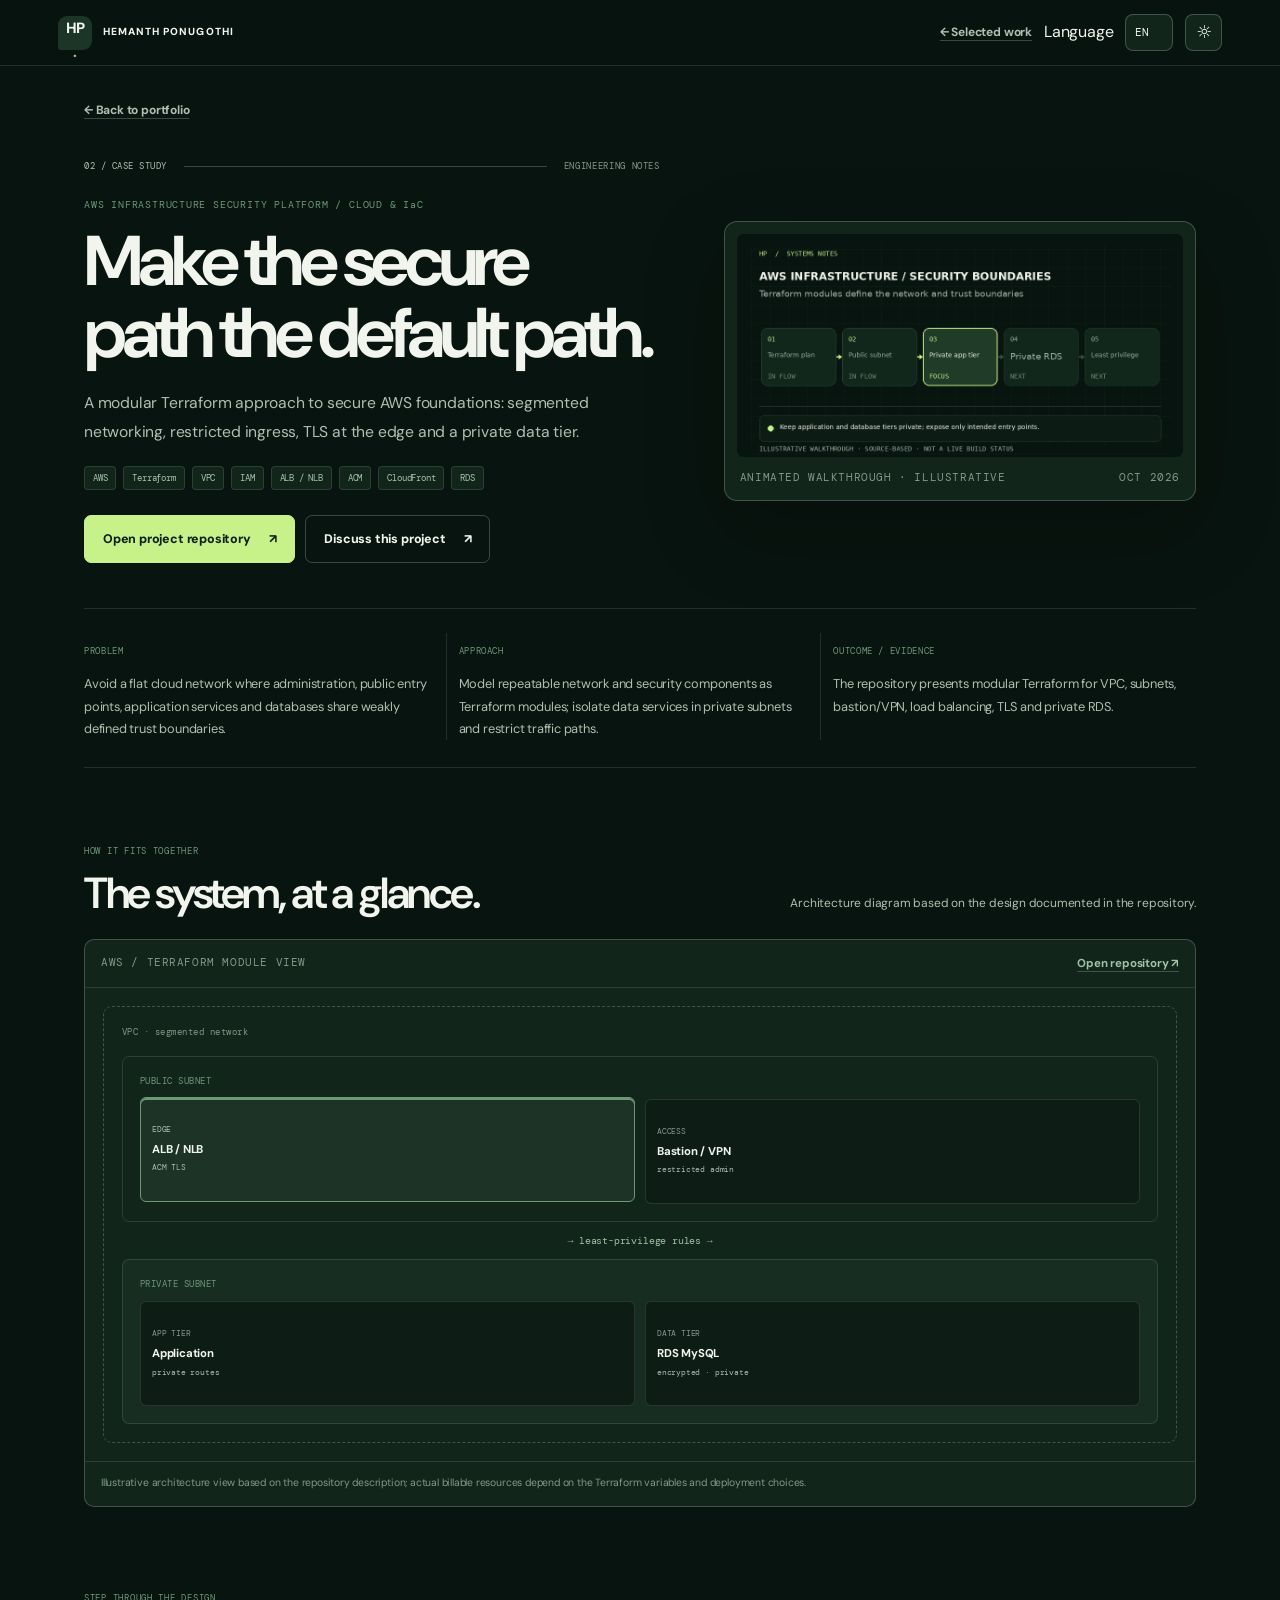
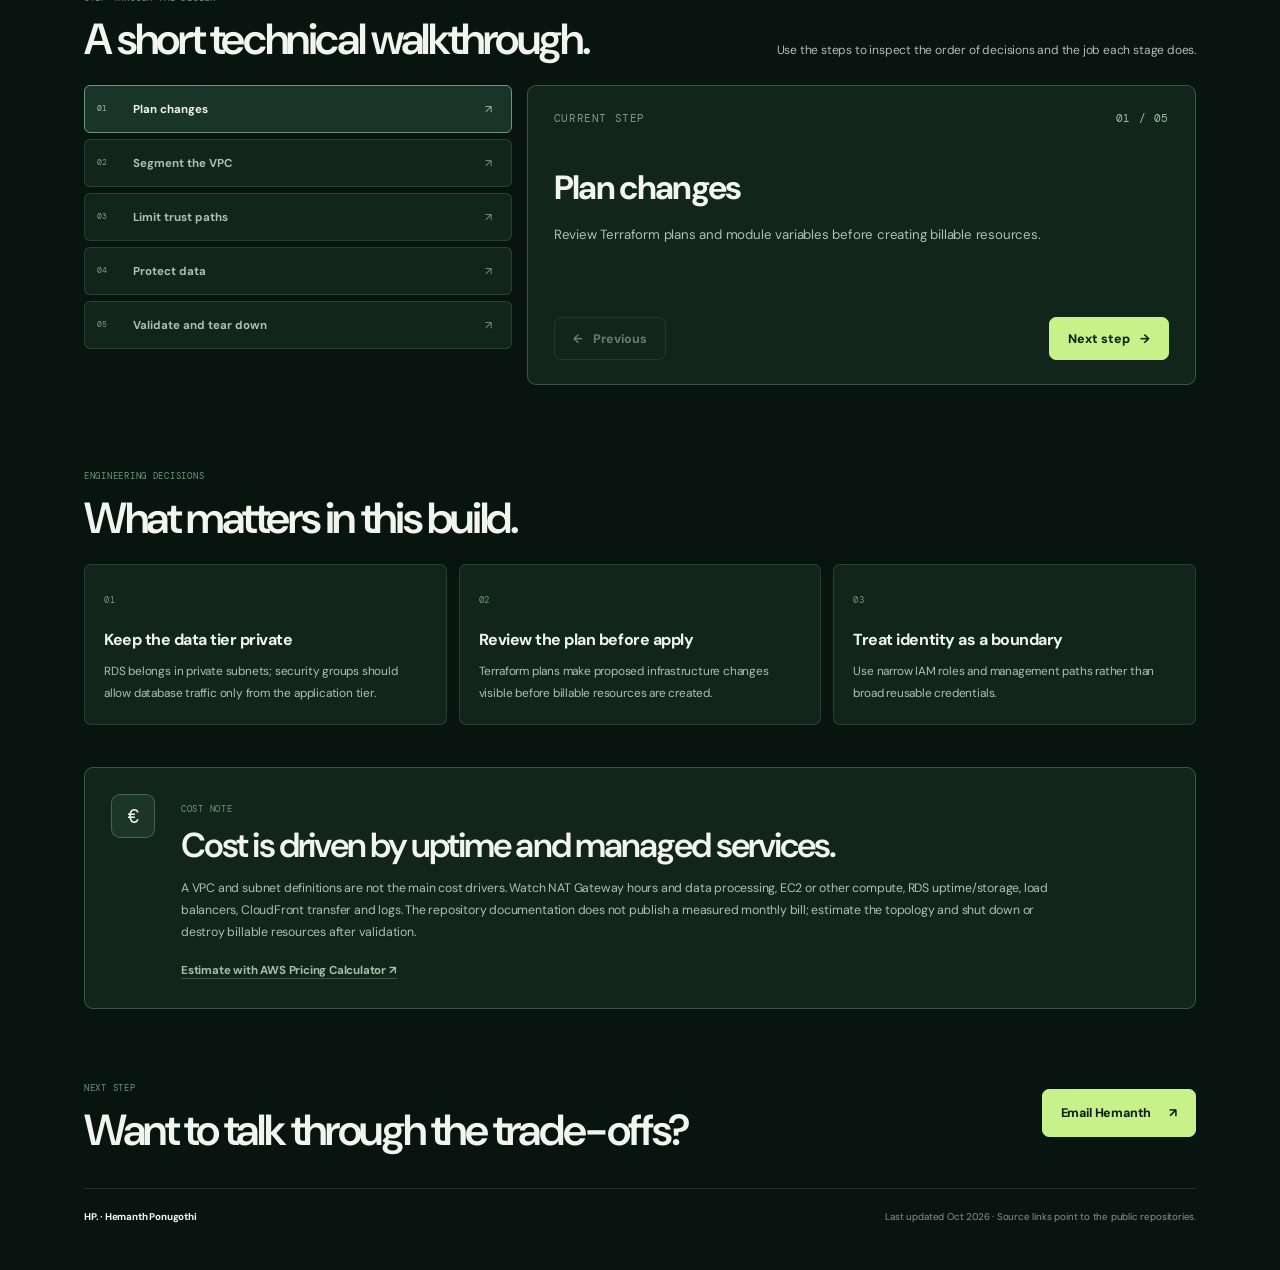
==== case-studies/aws-infrastructure-security-platform.html @ cd8d3b27 "update website" ====
<!doctype html>
<html lang="en" data-theme="dark">
<head>
  <meta charset="utf-8" />
  <meta name="viewport" content="width=device-width, initial-scale=1" />
  <meta name="theme-color" content="#08140f" />
  <meta name="description" content="Terraform AWS network design with public and private subnets, least-privilege security groups, load balancing and private RDS." />
  <title>AWS Infrastructure Security Platform · Hemanth Ponugothi</title>
  <link rel="icon" href="../assets/favicon.svg" type="image/svg+xml" />
  <link rel="preconnect" href="https://fonts.googleapis.com" />
  <link rel="preconnect" href="https://fonts.gstatic.com" crossorigin />
  <link href="https://fonts.googleapis.com/css2?family=DM+Mono:wght@400;500&family=DM+Sans:wght@400;500;600;700;800&family=Newsreader:ital,opsz,wght@0,6..72,400;0,6..72,500;1,6..72,400;1,6..72,500&display=swap" rel="stylesheet" />
  <link rel="stylesheet" href="../styles.css" />
  <link rel="stylesheet" href="../refined.css" />
  <link rel="stylesheet" href="case-studies.css" />
</head>
<body class="case-page" data-case="aws">
  <header class="case-header">
    <a class="brand" href="../index.html" aria-label="Hemanth Ponugothi home"><span class="brand-mark">HP<span>.</span></span><span class="brand-name">HEMANTH PONUGOTHI</span></a>
    <div class="case-header-actions">
      <a class="case-home-link" href="../index.html#projects" data-en="← Selected work" data-fr="← Projets sélectionnés">← Selected work</a>
      <label class="sr-only" for="language-select">Language</label>
      <select id="language-select" class="language-select" aria-label="Choose language"><option value="en">EN</option><option value="fr">FR</option></select>
      <button class="theme-toggle" id="theme-toggle" type="button" aria-label="Switch theme" title="Switch theme"><span class="theme-icon" aria-hidden="true">☼</span></button>
    </div>
  </header>
  <main class="case-main section-shell">
    <a class="case-back" href="../index.html#projects" data-en="← Back to portfolio" data-fr="← Retour au portfolio">← Back to portfolio</a>
    <section class="case-hero">
      <div class="case-hero-copy">
        <div class="section-kicker"><span class="mono">02 / CASE STUDY</span><span class="kicker-line"></span><span data-en="ENGINEERING NOTES" data-fr="NOTES D’INGÉNIERIE">ENGINEERING NOTES</span></div>
        <p class="case-overline mono">AWS INFRASTRUCTURE SECURITY PLATFORM / CLOUD &amp; IaC</p>
        <h1 data-en="Make the secure path the default path." data-fr="Faire du chemin sécurisé le chemin par défaut.">Make the secure path the default path.</h1>
        <p class="case-lede" data-en="A modular Terraform approach to secure AWS foundations: segmented networking, restricted ingress, TLS at the edge and a private data tier." data-fr="Une approche Terraform modulaire pour des fondations AWS sécurisées : réseau segmenté, accès entrant limité, TLS en périphérie et couche de données privée.">A modular Terraform approach to secure AWS foundations: segmented networking, restricted ingress, TLS at the edge and a private data tier.</p>
        <div class="case-tags"><span>AWS</span><span>Terraform</span><span>VPC</span><span>IAM</span><span>ALB / NLB</span><span>ACM</span><span>CloudFront</span><span>RDS</span></div>
        <div class="case-hero-actions">
          <a class="button button-primary" href="https://github.com/Hemanth26080/aws-infrastructure-security-platform" target="_blank" rel="noopener"><span data-en="Open project repository" data-fr="Ouvrir le dépôt du projet">Open project repository</span><span aria-hidden="true">↗</span></a>
          <a class="button button-quiet" href="mailto:hemanthponugothi@gmail.com?subject=AWS%20Infrastructure%20Security%20Platform%20case%20study"><span data-en="Discuss this project" data-fr="Échanger sur ce projet">Discuss this project</span><span aria-hidden="true">↗</span></a>
        </div>
      </div>
      <div class="case-hero-visual">
        <img class="case-gif" src="../assets/aws-platform-walkthrough.gif" alt="Illustrative animated sequence explaining Terraform-managed AWS network boundaries." />
        <div class="case-visual-caption"><span class="mono" data-en="ANIMATED WALKTHROUGH · ILLUSTRATIVE" data-fr="PARCOURS ANIMÉ · ILLUSTRATIF">ANIMATED WALKTHROUGH · ILLUSTRATIVE</span><span class="mono">OCT 2026</span></div>
      </div>
    </section>
    <section class="case-summary-grid" aria-label="Project summary">
      <article><span class="mono" data-en="PROBLEM" data-fr="PROBLÈME">PROBLEM</span><p data-en="Avoid a flat cloud network where administration, public entry points, application services and databases share weakly defined trust boundaries." data-fr="Éviter un réseau cloud plat où administration, points d’entrée publics, services applicatifs et bases partagent des frontières de confiance mal définies.">Avoid a flat cloud network where administration, public entry points, application services and databases share weakly defined trust boundaries.</p></article>
      <article><span class="mono" data-en="APPROACH" data-fr="APPROCHE">APPROACH</span><p data-en="Model repeatable network and security components as Terraform modules; isolate data services in private subnets and restrict traffic paths." data-fr="Modéliser le réseau et les composants de sécurité en modules Terraform reproductibles ; isoler les données en sous-réseaux privés et limiter les flux.">Model repeatable network and security components as Terraform modules; isolate data services in private subnets and restrict traffic paths.</p></article>
      <article><span class="mono" data-en="OUTCOME / EVIDENCE" data-fr="RÉSULTAT / PREUVE">OUTCOME / EVIDENCE</span><p data-en="The repository presents modular Terraform for VPC, subnets, bastion/VPN, load balancing, TLS and private RDS." data-fr="Le dépôt présente du Terraform modulaire pour le VPC, les sous-réseaux, bastion/VPN, l’équilibrage, TLS et RDS privé.">The repository presents modular Terraform for VPC, subnets, bastion/VPN, load balancing, TLS and private RDS.</p></article>
    </section>
    <section class="case-section case-diagram-section">
      <div class="case-section-head"><div><span class="mono" data-en="HOW IT FITS TOGETHER" data-fr="VUE D’ENSEMBLE">HOW IT FITS TOGETHER</span><h2 data-en="The system, at a glance." data-fr="Le système en un coup d’œil.">The system, at a glance.</h2></div><p data-en="Architecture diagram based on the design documented in the repository." data-fr="Schéma d’architecture basé sur la conception documentée dans le dépôt.">Architecture diagram based on the design documented in the repository.</p></div>
      <div class="case-diagram"><div class="diagram-topline"><span class="mono">AWS / TERRAFORM MODULE VIEW</span><a href="https://github.com/Hemanth26080/aws-infrastructure-security-platform" target="_blank" rel="noopener" data-en="Open repository ↗" data-fr="Ouvrir le dépôt ↗">Open repository ↗</a></div><div class="network-boundary"><span class="network-label mono">VPC · segmented network</span><div class="network-zone public-zone"><span class="zone-label mono" data-en="PUBLIC SUBNET" data-fr="SOUS-RÉSEAU PUBLIC">PUBLIC SUBNET</span><div class="diagram-node" data-step-index="0"><small>EDGE</small><strong>ALB / NLB</strong><span>ACM TLS</span></div><div class="diagram-node" data-step-index="1"><small>ACCESS</small><strong>Bastion / VPN</strong><span>restricted admin</span></div></div><div class="network-arrow">→ <span data-en="least-privilege rules" data-fr="règles de moindre privilège">least-privilege rules</span> →</div><div class="network-zone private-zone"><span class="zone-label mono" data-en="PRIVATE SUBNET" data-fr="SOUS-RÉSEAU PRIVÉ">PRIVATE SUBNET</span><div class="diagram-node" data-step-index="2"><small>APP TIER</small><strong>Application</strong><span>private routes</span></div><div class="diagram-node" data-step-index="3"><small>DATA TIER</small><strong>RDS MySQL</strong><span>encrypted · private</span></div></div></div><div class="diagram-footnote" data-en="Illustrative architecture view based on the repository description; actual billable resources depend on the Terraform variables and deployment choices." data-fr="Vue d’architecture illustrative basée sur la description du dépôt ; les ressources facturées dépendent des variables Terraform et des choix de déploiement.">Illustrative architecture view based on the repository description; actual billable resources depend on the Terraform variables and deployment choices.</div></div>
    </section>
    <section class="case-section walkthrough-section">
      <div class="case-section-head"><div><span class="mono" data-en="STEP THROUGH THE DESIGN" data-fr="EXPLORER LA CONCEPTION">STEP THROUGH THE DESIGN</span><h2 data-en="A short technical walkthrough." data-fr="Un parcours technique rapide.">A short technical walkthrough.</h2></div><p data-en="Use the steps to inspect the order of decisions and the job each stage does." data-fr="Parcourez les étapes pour comprendre l’ordre des décisions et le rôle de chaque phase.">Use the steps to inspect the order of decisions and the job each stage does.</p></div>
      <div class="walkthrough" data-walkthrough>
        <div class="walkthrough-step-list" role="group" aria-label="Walkthrough steps"><button class="walkthrough-step active" type="button" aria-pressed="true" data-step-index="0" data-title-en="Plan changes" data-title-fr="Planifier les changements" data-desc-en="Review Terraform plans and module variables before creating billable resources." data-desc-fr="Examiner les plans Terraform et les variables des modules avant de créer des ressources facturées."><span class="walk-step-number mono">01</span><span class="walk-step-title" data-en="Plan changes" data-fr="Planifier les changements">Plan changes</span><span class="walk-step-arrow" aria-hidden="true">↗</span></button>
<button class="walkthrough-step" type="button" aria-pressed="false" data-step-index="1" data-title-en="Segment the VPC" data-title-fr="Segmenter le VPC" data-desc-en="Separate public entry points from private application and database workloads." data-desc-fr="Séparer les points d’entrée publics des charges applicatives et de données privées."><span class="walk-step-number mono">02</span><span class="walk-step-title" data-en="Segment the VPC" data-fr="Segmenter le VPC">Segment the VPC</span><span class="walk-step-arrow" aria-hidden="true">↗</span></button>
<button class="walkthrough-step" type="button" aria-pressed="false" data-step-index="2" data-title-en="Limit trust paths" data-title-fr="Limiter les chemins de confiance" data-desc-en="Use scoped security groups, IAM roles and explicit application-to-database paths." data-desc-fr="Utiliser des groupes de sécurité limités, des rôles IAM et des chemins explicites entre application et base."><span class="walk-step-number mono">03</span><span class="walk-step-title" data-en="Limit trust paths" data-fr="Limiter les chemins de confiance">Limit trust paths</span><span class="walk-step-arrow" aria-hidden="true">↗</span></button>
<button class="walkthrough-step" type="button" aria-pressed="false" data-step-index="3" data-title-en="Protect data" data-title-fr="Protéger les données" data-desc-en="Keep RDS private and apply encryption settings to storage and connections where configured." data-desc-fr="Garder RDS privé et configurer le chiffrement du stockage et des connexions selon le déploiement."><span class="walk-step-number mono">04</span><span class="walk-step-title" data-en="Protect data" data-fr="Protéger les données">Protect data</span><span class="walk-step-arrow" aria-hidden="true">↗</span></button>
<button class="walkthrough-step" type="button" aria-pressed="false" data-step-index="4" data-title-en="Validate and tear down" data-title-fr="Valider puis détruire" data-desc-en="Inspect outputs and connectivity, then destroy resources when the demo is finished." data-desc-fr="Vérifier les sorties et la connectivité, puis détruire les ressources après la démonstration."><span class="walk-step-number mono">05</span><span class="walk-step-title" data-en="Validate and tear down" data-fr="Valider puis détruire">Validate and tear down</span><span class="walk-step-arrow" aria-hidden="true">↗</span></button></div>
        <div class="walkthrough-detail"><div class="walkthrough-visual-state"><span class="mono" data-en="CURRENT STEP" data-fr="ÉTAPE ACTUELLE">CURRENT STEP</span><span class="walkthrough-index mono" id="walkthrough-index">01 / 05</span></div><h3 id="walkthrough-title">Plan changes</h3><p id="walkthrough-description">Review Terraform plans and module variables before creating billable resources.</p><div class="walkthrough-controls"><button class="button button-quiet" type="button" data-walk-prev disabled><span aria-hidden="true">←</span><span data-en="Previous" data-fr="Précédent">Previous</span></button><button class="button button-primary" type="button" data-walk-next><span data-en="Next step" data-fr="Étape suivante">Next step</span><span aria-hidden="true">→</span></button></div></div>
      </div>
    </section>
    <section class="case-section case-decisions">
      <div class="case-section-head"><div><span class="mono" data-en="ENGINEERING DECISIONS" data-fr="DÉCISIONS D’INGÉNIERIE">ENGINEERING DECISIONS</span><h2 data-en="What matters in this build." data-fr="Les points clés de cette réalisation.">What matters in this build.</h2></div></div>
      <div class="decision-grid"><article class="decision-card"><span class="decision-number mono">01</span><h3 data-en="Keep the data tier private" data-fr="Garder la couche de données privée">Keep the data tier private</h3><p data-en="RDS belongs in private subnets; security groups should allow database traffic only from the application tier." data-fr="RDS doit rester dans des sous-réseaux privés ; les groupes de sécurité ne doivent autoriser la base que depuis la couche applicative.">RDS belongs in private subnets; security groups should allow database traffic only from the application tier.</p></article><article class="decision-card"><span class="decision-number mono">02</span><h3 data-en="Review the plan before apply" data-fr="Examiner le plan avant apply">Review the plan before apply</h3><p data-en="Terraform plans make proposed infrastructure changes visible before billable resources are created." data-fr="Les plans Terraform rendent visibles les changements d’infrastructure avant la création de ressources facturées.">Terraform plans make proposed infrastructure changes visible before billable resources are created.</p></article><article class="decision-card"><span class="decision-number mono">03</span><h3 data-en="Treat identity as a boundary" data-fr="Traiter l’identité comme une frontière">Treat identity as a boundary</h3><p data-en="Use narrow IAM roles and management paths rather than broad reusable credentials." data-fr="Utiliser des rôles IAM restreints et des chemins d’administration contrôlés plutôt que des identifiants trop larges.">Use narrow IAM roles and management paths rather than broad reusable credentials.</p></article></div>
    </section>
    
    <section class="case-cost">
      <div class="cost-icon" aria-hidden="true">€</div>
      <div><span class="mono" data-en="COST NOTE" data-fr="NOTE SUR LES COÛTS">COST NOTE</span><h2 data-en="Cost is driven by uptime and managed services." data-fr="Le coût dépend du temps d’utilisation et des services gérés.">Cost is driven by uptime and managed services.</h2><p data-en="A VPC and subnet definitions are not the main cost drivers. Watch NAT Gateway hours and data processing, EC2 or other compute, RDS uptime/storage, load balancers, CloudFront transfer and logs. The repository documentation does not publish a measured monthly bill; estimate the topology and shut down or destroy billable resources after validation." data-fr="Le VPC et les définitions de sous-réseaux ne sont généralement pas les principaux coûts. Surveillez les heures et le traitement de données de NAT Gateway, le calcul EC2, la durée et le stockage RDS, les équilibreurs, le transfert CloudFront et les journaux. Le dépôt ne publie pas de facture mensuelle mesurée ; estimez la topologie et arrêtez ou détruisez les ressources facturées après validation.">A VPC and subnet definitions are not the main cost drivers. Watch NAT Gateway hours and data processing, EC2 or other compute, RDS uptime/storage, load balancers, CloudFront transfer and logs. The repository documentation does not publish a measured monthly bill; estimate the topology and shut down or destroy billable resources after validation.</p><a href="https://calculator.aws/#/" target="_blank" rel="noopener" data-en="Estimate with AWS Pricing Calculator ↗" data-fr="Estimer avec AWS Pricing Calculator ↗">Estimate with AWS Pricing Calculator ↗</a></div>
    </section>
    <section class="case-next"><div><span class="mono" data-en="NEXT STEP" data-fr="PROCHAINE ÉTAPE">NEXT STEP</span><h2 data-en="Want to talk through the trade-offs?" data-fr="Envie de discuter des compromis techniques ?">Want to talk through the trade-offs?</h2></div><a class="button button-primary" href="mailto:hemanthponugothi@gmail.com?subject=AWS%20Infrastructure%20Security%20Platform%20case%20study"><span data-en="Email Hemanth" data-fr="Écrire à Hemanth">Email Hemanth</span><span>↗</span></a></section>
    <footer class="case-footer"><a href="../index.html">HP. · Hemanth Ponugothi</a><span data-en="Last updated Oct 2026 · Source links point to the public repositories." data-fr="Mis à jour en oct. 2026 · Les liens sources pointent vers les dépôts publics.">Last updated Oct 2026 · Source links point to the public repositories.</span></footer>
  </main>
  <script src="case-studies.js"></script>
</body>
</html>
---- styles.css ----
:root{color-scheme:dark;--bg:#101714;--bg-2:#151e19;--panel:#18221c;--panel-2:#1c2922;--text:#eef3e9;--muted:#a0aea2;--muted-2:#738378;--line:rgba(215,235,218,.13);--line-strong:rgba(215,235,218,.27);--accent:#c0fb67;--accent-2:#62c9b7;--accent-ink:#152014;--surface:#202c24;--danger:#ff9e81;--shadow:0 30px 80px rgba(0,0,0,.24);--mono:"DM Mono",monospace;--sans:"Manrope",system-ui,sans-serif;--max:1240px;--header-h:78px}html[data-theme="light"]{color-scheme:light;--bg:#f3f4ed;--bg-2:#e9eee5;--panel:#fffef8;--panel-2:#edf2e9;--text:#1b251e;--muted:#58665c;--muted-2:#758176;--line:rgba(24,43,29,.13);--line-strong:rgba(24,43,29,.25);--accent:#3f6f1a;--accent-2:#177a70;--accent-ink:#f5faef;--surface:#e2e9de;--shadow:0 30px 80px rgba(31,47,33,.10)}*{box-sizing:border-box}html{scroll-behavior:smooth;scroll-padding-top:calc(var(--header-h) + 20px)}body{margin:0;background:var(--bg);color:var(--text);font-family:var(--sans);line-height:1.65;transition:background .28s ease,color .28s ease;overflow-x:hidden}body:before{content:"";position:fixed;inset:0;pointer-events:none;z-index:-1;opacity:.18;background-image:radial-gradient(var(--muted-2) .65px,transparent .65px);background-size:22px 22px;mask-image:linear-gradient(to bottom,black,transparent 68%)}a{color:inherit;text-decoration:none}button,select{font:inherit}button,a,select{-webkit-tap-highlight-color:transparent}button:focus-visible,a:focus-visible,select:focus-visible{outline:2px solid var(--accent);outline-offset:4px}.mono{font-family:var(--mono);font-size:.68rem;letter-spacing:.08em}.scroll-progress{height:2px;position:fixed;z-index:1000;inset:0 0 auto;background:transparent}.scroll-progress span{display:block;height:100%;width:0;background:var(--accent);box-shadow:0 0 12px var(--accent);transition:width .08s linear}.site-header{height:var(--header-h);position:sticky;top:0;z-index:100;display:flex;align-items:center;justify-content:space-between;padding:0 max(4.8vw,24px);background:color-mix(in srgb,var(--bg) 88%,transparent);backdrop-filter:blur(18px);border-bottom:1px solid var(--line)}.brand{display:flex;align-items:center;gap:12px;white-space:nowrap}.brand-mark{font-size:1.18rem;font-weight:800;letter-spacing:-.1em}.brand-mark>span{color:var(--accent)}.brand-name{font-size:.68rem;letter-spacing:.12em;font-weight:800}.primary-nav{display:flex;align-items:center;gap:clamp(16px,2.3vw,35px)}.primary-nav a{color:var(--muted);font-size:.77rem;font-weight:600;transition:color .2s}.primary-nav a:hover{color:var(--accent)}.header-tools{display:flex;align-items:center;gap:8px}.language-label{display:flex;color:var(--muted);align-items:center;justify-content:center;font-family:var(--mono);font-size:.76rem}.language-select{appearance:none;background:var(--bg-2);border:1px solid var(--line);border-radius:9px;color:var(--text);padding:8px 23px 8px 9px;font-family:var(--mono);font-size:.69rem;background-image:url("data:image/svg+xml,%3Csvg xmlns='http://www.w3.org/2000/svg' width='10' height='10' viewBox='0 0 10 10'%3E%3Cpath d='m2 3 3 3 3-3' fill='none' stroke='%2395a69a' stroke-width='1.2'/%3E%3C/svg%3E");background-repeat:no-repeat;background-position:right 7px center;cursor:pointer}.theme-toggle,.menu-toggle{width:37px;height:37px;border:1px solid var(--line);border-radius:10px;color:var(--text);background:var(--bg-2);display:grid;place-items:center;cursor:pointer;transition:border-color .2s,transform .2s}.theme-toggle:hover,.menu-toggle:hover{border-color:var(--accent);transform:translateY(-1px)}.theme-icon{font-size:1.12rem;line-height:1}.menu-toggle{display:none;padding:10px;gap:5px}.menu-toggle span{height:1px;width:16px;display:block;background:var(--text)}.section-shell{max-width:var(--max);margin:0 auto;padding-left:clamp(24px,5vw,76px);padding-right:clamp(24px,5vw,76px)}.hero{min-height:700px;min-height:min(820px,calc(100svh - var(--header-h)));padding-top:80px;padding-bottom:58px;display:grid;grid-template-columns:minmax(0,.92fr) minmax(0,1.08fr);align-items:center;column-gap:42px;position:relative}.hero-copy{position:relative;z-index:2;padding-bottom:45px}.eyebrow,.section-kicker{display:flex;align-items:center;gap:11px;color:var(--muted);font-family:var(--mono);font-size:.64rem;letter-spacing:.1em}.pulse-dot,.live-label>span:first-child,.contact-card-top .pulse-dot{height:7px;width:7px;background:var(--accent);border-radius:50%;box-shadow:0 0 0 4px color-mix(in srgb,var(--accent) 13%,transparent);flex:0 0 auto}.pulse-dot{animation:pulse-ring 2.3s infinite}.hero h1{font-size:clamp(3.7rem,7.4vw,6.9rem);line-height:.99;letter-spacing:-.083em;margin:27px 0 26px;font-weight:800}.headline-accent{font-family:Georgia,"Times New Roman",serif;font-style:italic;font-weight:400;letter-spacing:-.075em;color:var(--accent)}.hero-intro{max-width:560px;color:var(--muted);font-size:clamp(.98rem,1.35vw,1.1rem);line-height:1.85;margin:0}.hero-actions{display:flex;flex-wrap:wrap;gap:12px;margin-top:31px}.button{display:inline-flex;align-items:center;justify-content:center;gap:23px;min-height:49px;padding:0 18px;border-radius:7px;font-weight:800;font-size:.78rem;transition:transform .2s ease,background .2s ease,border-color .2s ease}.button:hover{transform:translateY(-3px)}.button-primary{background:var(--accent);color:var(--accent-ink);border:1px solid var(--accent)}.button-primary:hover{filter:brightness(1.06)}.button-quiet{border:1px solid var(--line-strong);color:var(--text);background:transparent}.button-quiet:hover{border-color:var(--accent)}.hero-meta{display:flex;align-items:center;gap:13px;margin-top:38px;color:var(--muted-2);font-size:.68rem;flex-wrap:wrap}.meta-location{display:inline-flex;align-items:center;gap:6px}.meta-location svg{height:15px;width:15px;fill:none;stroke:var(--accent);stroke-width:1.5}.meta-separator{height:4px;width:4px;background:var(--muted-2);border-radius:50%}.hero-meta .mono{font-size:.61rem;letter-spacing:.02em}.small-note{font-size:.61rem;color:var(--muted-2);margin:9px 0 0 21px}.hero-visual{position:relative;isolation:isolate;min-width:0;min-height:550px;background:linear-gradient(135deg,color-mix(in srgb,var(--panel) 80%,transparent),color-mix(in srgb,var(--bg-2) 70%,transparent));border:1px solid var(--line);border-radius:16px;overflow:hidden;box-shadow:var(--shadow)}.hero-visual:before{content:"";position:absolute;inset:0;background:linear-gradient(135deg,transparent 35%,color-mix(in srgb,var(--accent) 5%,transparent) 100%),linear-gradient(var(--line) 1px,transparent 1px),linear-gradient(90deg,var(--line) 1px,transparent 1px);background-size:auto,42px 42px,42px 42px;opacity:.42;mask-image:linear-gradient(to bottom,black,transparent 90%)}.visual-topline,.visual-footer{position:absolute;z-index:3;left:22px;right:22px;display:flex;justify-content:space-between;align-items:center;color:var(--muted-2)}.visual-topline{top:18px}.visual-tools{display:flex;align-items:center;gap:12px}.motion-toggle{height:24px;min-width:25px;padding:0 5px;border-radius:5px;border:1px solid var(--line-strong);background:transparent;color:var(--muted);font:500 .68rem var(--mono);cursor:pointer;transition:border-color .2s,color .2s}.motion-toggle:hover{border-color:var(--accent);color:var(--accent)}.live-label{display:flex;align-items:center;gap:7px;font-family:var(--mono);font-size:.58rem;letter-spacing:.06em;color:var(--accent)}.live-label>span:first-child{height:5px;width:5px;box-shadow:none}.visual-footer{bottom:17px;font-size:.57rem}.visual-footer-mark{color:var(--accent);font-size:1.1rem}.orbit-scene{position:absolute;inset:37px 0 31px;display:grid;place-items:center}.orbit-lines{width:100%;height:100%;overflow:visible}.orbit-particle{filter:drop-shadow(0 0 10px var(--accent));animation:orbit-pulse 4s ease-in-out infinite}.cloud-core{position:absolute;left:50%;top:50%;transform:translate(-50%,-50%);width:152px;height:152px;border-radius:50%;display:flex;flex-direction:column;align-items:center;justify-content:center;gap:5px;background:radial-gradient(circle at 50% 42%,color-mix(in srgb,var(--accent) 17%,var(--panel)),var(--panel) 67%);border:1px solid color-mix(in srgb,var(--accent) 45%,var(--line));box-shadow:0 0 0 11px color-mix(in srgb,var(--accent) 4%,transparent),0 0 55px color-mix(in srgb,var(--accent) 10%,transparent)}.core-orbit{position:absolute;inset:-18px;border:1px dashed color-mix(in srgb,var(--accent) 40%,transparent);border-radius:50%;animation:slow-spin 28s linear infinite}.core-icon{height:45px;width:45px;color:var(--accent);display:grid;place-items:center}.core-icon svg{width:44px;height:44px;fill:none;stroke:currentColor;stroke-width:1.6;stroke-linecap:round;stroke-linejoin:round}.core-caption{font-weight:500;font-size:.61rem;letter-spacing:.07em}.core-sub{color:var(--muted);font-size:.63rem}.orbit-node{position:absolute;z-index:3;min-width:93px;padding:10px 12px 8px;background:color-mix(in srgb,var(--panel) 94%,transparent);border:1px solid var(--line-strong);border-radius:9px;display:grid;grid-template-columns:24px 1fr;column-gap:8px;align-items:center;box-shadow:0 8px 20px rgba(0,0,0,.12);animation:float-y 5s ease-in-out infinite}.node-icon{font-size:1.2rem;color:var(--accent);grid-row:span 2;text-align:center}.node-label{font-size:.7rem;font-weight:800;white-space:nowrap}.node-caption{font-size:.51rem;letter-spacing:.05em;color:var(--muted-2)}.node-aws{top:18%;left:10%;animation-delay:-.8s}.node-iac{top:14%;right:9%;animation-delay:-2.3s}.node-sec{right:4%;top:58%;animation-delay:-1.3s}.node-observe{left:7%;bottom:17%;animation-delay:-3.1s}.node-pipeline{right:28%;bottom:5%;animation-delay:-2s}.hero-bottomline{position:absolute;bottom:15px;left:clamp(24px,5vw,76px);right:clamp(24px,5vw,76px);display:flex;align-items:center;gap:13px;color:var(--muted-2)}.hero-bottom-rule{height:1px;background:var(--line-strong);flex:1}.hero-bottomline .mono{font-size:.58rem}.down-arrow{color:var(--accent)}.signal-strip{display:grid;grid-template-columns:repeat(4,1fr);padding:28px max(5vw,24px);background:var(--accent);color:var(--accent-ink);gap:25px}.signal-item{display:flex;align-items:center;gap:15px;justify-content:center;border-right:1px solid color-mix(in srgb,var(--accent-ink) 20%,transparent);padding:3px 24px}.signal-item:last-child{border:0}.signal-value{font-size:clamp(2rem,3.2vw,2.8rem);line-height:1;font-weight:800;letter-spacing:-.08em;white-space:nowrap}.signal-value span{font-size:.62em}.signal-label{font-size:.7rem;line-height:1.4;max-width:170px;font-weight:700}.metrics-note{margin:0;padding:8px 5vw 0;text-align:right;font-size:.59rem;color:var(--muted-2)}.content-section{padding-top:120px;padding-bottom:120px}.section-kicker{width:100%;font-size:.62rem}.section-kicker .kicker-line{height:1px;background:var(--line-strong);flex:1;margin:0 6px}.section-kicker>span:last-child{color:var(--muted-2)}.about-grid{display:grid;grid-template-columns:1fr 1fr;gap:70px;padding-top:40px}.about-grid h2,.section-heading-row h2,.contact-layout h2{margin:0;font-size:clamp(2.8rem,5vw,4.9rem);line-height:1.06;letter-spacing:-.075em}.about-grid h2 em,.section-heading-row h2 em,.contact-layout h2 em{font-family:Georgia,"Times New Roman",serif;color:var(--accent);font-weight:400}.about-text{padding-top:7px}.about-text p,.section-heading-row>p,.contact-layout>div:first-child>p{font-size:.9rem;color:var(--muted);line-height:1.9;margin:0 0 18px}.about-links{display:flex;gap:22px;border-top:1px solid var(--line);margin-top:25px;padding-top:18px;flex-wrap:wrap}.about-links a{font-weight:800;font-size:.77rem}.about-links a span{color:var(--accent);margin-left:5px}.expertise-section{border-top:1px solid var(--line);border-bottom:1px solid var(--line);max-width:none;background:var(--bg-2)}.expertise-section>.section-kicker,.expertise-section>.section-heading-row,.expertise-section>.toolkit-layout{max-width:calc(var(--max) - 152px);margin-left:auto;margin-right:auto}.section-heading-row{display:flex;align-items:flex-end;justify-content:space-between;gap:55px;padding-top:38px;padding-bottom:44px}.section-heading-row h2{flex:1}.section-heading-row>p{max-width:390px;margin-bottom:4px}.toolkit-layout{display:grid;grid-template-columns:minmax(240px,.72fr) minmax(0,1.28fr);border:1px solid var(--line);border-radius:13px;overflow:hidden;background:var(--panel)}.discipline-tabs{display:flex;flex-direction:column;border-right:1px solid var(--line)}.discipline-tab{display:grid;grid-template-columns:40px 1fr 20px;align-items:center;gap:12px;text-align:left;color:var(--muted);background:transparent;border:0;border-bottom:1px solid var(--line);padding:18px 20px;cursor:pointer;font-weight:700;font-size:.79rem;min-height:67px;transition:background .2s,color .2s}.discipline-tab:last-child{border-bottom:0}.discipline-tab:hover,.discipline-tab.active{color:var(--text);background:var(--panel-2)}.discipline-tab.active .tab-number,.discipline-tab.active .tab-arrow{color:var(--accent)}.tab-number{font-family:var(--mono);font-size:.64rem;color:var(--muted-2)}.tab-arrow{font-size:1rem;color:var(--muted-2)}.toolkit-panel{padding:clamp(22px,4vw,42px);min-width:0}.panel-top{display:flex;align-items:center;justify-content:space-between;color:var(--muted-2)}.panel-index{color:var(--accent)}.toolkit-panel h3{font-size:1.5rem;letter-spacing:-.05em;margin:26px 0 9px}.toolkit-panel>p{color:var(--muted);font-size:.8rem;line-height:1.8;max-width:580px;margin:0}.skill-chips,.tag-row{display:flex;flex-wrap:wrap;gap:8px}.skill-chips{margin-top:25px;min-height:77px;align-content:flex-start}.skill-chips span,.tag-row span{border:1px solid var(--line);border-radius:5px;padding:6px 9px;font-family:var(--mono);font-size:.61rem;color:var(--muted);background:color-mix(in srgb,var(--panel-2) 60%,transparent)}.skill-chips span{animation:chip-in .3s both}.skill-visual{margin-top:23px;border:1px solid var(--line);border-radius:8px;padding:15px 16px 10px;background:color-mix(in srgb,var(--bg) 50%,transparent)}.skill-visual-label{color:var(--muted-2);font-size:.59rem}.skill-bars{height:52px;display:flex;align-items:flex-end;gap:8px;padding-top:8px}.skill-bars span{height:var(--bar);flex:1;background:linear-gradient(0deg,color-mix(in srgb,var(--accent) 22%,transparent),var(--accent));transform-origin:bottom;animation:bar-rise .7s both;border-radius:3px 3px 0 0}.skill-bars span:nth-child(2){animation-delay:.08s}.skill-bars span:nth-child(3){animation-delay:.15s}.skill-bars span:nth-child(4){animation-delay:.22s}.skill-bars span:nth-child(5){animation-delay:.3s}.skill-axis{display:flex;justify-content:space-between;color:var(--muted-2);font-size:.52rem;padding-top:8px}.panel-note{display:flex;align-items:flex-start;gap:9px;margin-top:18px;color:var(--muted);font-size:.72rem}.check-mark{color:var(--accent);font-weight:800}.projects-section{padding:112px 0 120px;background:var(--bg)}.projects-section .section-heading-row{padding-bottom:30px}.project-filters{display:flex;gap:7px;flex-wrap:wrap;margin-bottom:24px}.filter-button{display:inline-flex;align-items:center;gap:8px;padding:9px 14px;background:transparent;border:1px solid var(--line);color:var(--muted);border-radius:7px;font-size:.68rem;font-weight:700;cursor:pointer;transition:color .2s,border-color .2s,background .2s}.filter-button:hover,.filter-button.active{background:var(--surface);border-color:var(--line-strong);color:var(--text)}.filter-button.active{border-color:color-mix(in srgb,var(--accent) 55%,var(--line));box-shadow:inset 0 -2px var(--accent)}.filter-button span{font-family:var(--mono);font-size:.55rem;color:var(--accent)}.project-grid{display:grid;grid-template-columns:repeat(2,minmax(0,1fr));gap:20px}.project-card{background:var(--panel);border:1px solid var(--line);border-radius:12px;overflow:hidden;display:flex;flex-direction:column;min-width:0;transition:transform .25s ease,border-color .25s ease,box-shadow .25s ease}.project-card:hover{transform:translateY(-5px);border-color:var(--line-strong);box-shadow:var(--shadow)}.project-card.is-hidden{display:none}.project-featured{grid-column:1/-1;display:grid;grid-template-columns:1fr 1fr}.project-art{position:relative;min-height:260px;overflow:hidden;background:#121b17;color:#eaf6e5;padding:17px 19px;isolation:isolate}.project-art:after{content:"";position:absolute;inset:0;z-index:-1;opacity:.12;background-image:linear-gradient(rgba(219,245,221,.2) 1px,transparent 1px),linear-gradient(90deg,rgba(219,245,221,.2) 1px,transparent 1px);background-size:20px 20px;mask-image:linear-gradient(black,transparent)}.art-pipeline{background:radial-gradient(ellipse at 50% 60%,#254332,#121b17 75%)}.art-header,.art-footer{display:flex;align-items:center;justify-content:space-between;gap:10px;color:#9bb3a2;font-size:.55rem;flex-wrap:wrap}.art-status{display:inline-flex;align-items:center;gap:6px;color:#c0fb67;font-family:var(--mono);font-size:.54rem}.art-status>span{width:5px;height:5px;background:#c0fb67;border-radius:50%}.pipeline-flow{display:grid;grid-template-columns:repeat(3,1fr);gap:10px;margin:25px 0 30px;position:relative}.pipeline-flow:before{content:"";position:absolute;top:26px;left:10%;right:10%;height:1px;background:linear-gradient(90deg,#c0fb67,#62c9b7)}.pipeline-node{position:relative;display:flex;flex-direction:column;align-items:center;gap:6px;padding:11px 4px 8px;border:1px solid #42594a;background:#18271e;border-radius:6px;color:#d1e1d4}.pipeline-node b{font-family:var(--mono);font-size:.54rem;color:#a0b9a5}.pipeline-node span{font-size:.67rem;font-weight:800}.pipeline-node i{position:absolute;top:-6px;right:-4px;background:#c0fb67;color:#142016;border-radius:50%;height:15px;width:15px;display:grid;place-items:center;font-size:.55rem;font-style:normal;font-weight:800}.pipeline-node:nth-child(6) i{background:#62c9b7}.art-footer{border-top:1px solid #31483b;padding-top:12px;justify-content:flex-start;gap:16px}.project-body{padding:25px 26px 23px;display:flex;flex-direction:column;flex:1}.project-top{display:flex;align-items:center;justify-content:space-between;gap:10px;color:var(--muted-2);font-size:.57rem;font-family:var(--mono);letter-spacing:.04em}.project-kind{color:var(--accent)}.project-body h3{font-size:1.34rem;line-height:1.35;letter-spacing:-.05em;margin:16px 0 11px}.project-body>p{font-size:.78rem;color:var(--muted);line-height:1.85;margin:0 0 18px}.project-outcomes{display:grid;grid-template-columns:1fr 1fr;gap:14px;padding:15px 0 17px;border-top:1px solid var(--line);border-bottom:1px solid var(--line);margin-bottom:17px}.project-outcomes>div{display:flex;flex-direction:column;gap:4px}.project-outcomes strong{font-size:1.22rem;letter-spacing:-.05em;color:var(--accent)}.project-outcomes span{font-size:.61rem;line-height:1.5;color:var(--muted-2)}.tag-row{gap:6px}.project-body .tag-row{margin-top:auto;padding-top:0}.project-body .tag-row span{font-size:.56rem;padding:5px 7px}.project-link{display:flex;justify-content:space-between;align-items:center;border-top:1px solid var(--line);margin-top:20px;padding-top:15px;font-size:.72rem;font-weight:800;transition:color .2s}.project-link span:last-child{color:var(--accent);font-size:1rem}.project-link:hover{color:var(--accent)}.art-network,.art-kube{background:radial-gradient(ellipse at center,#1b392e,#121b17 80%)}.network-svg{width:100%;height:190px;margin:9px 0 4px}.art-kube{padding-bottom:12px}.kube-stack{display:flex;flex-direction:column;gap:5px;margin:12px auto;width:min(100%,360px)}.kube-layer{display:grid;grid-template-columns:1fr 1fr;gap:7px;position:relative;border:1px solid #526858;border-radius:5px;padding:16px 9px 9px}.kube-layer:before{content:"";position:absolute;left:0;right:0;top:0;bottom:0;opacity:.13;background:var(--accent)}.kube-layer.app:before{background:#62c9b7}.kube-layer.data:before{background:#86a7ed}.layer-label{position:absolute;top:2px;left:9px;font-family:var(--mono);font-size:.48rem;letter-spacing:.06em;color:#b8cabe}.kube-box{position:relative;border:1px solid #607767;border-radius:4px;text-align:center;padding:6px 4px;font-size:.59rem;color:#e6f5e6;background:#1a2b21}.kube-layer.app .kube-box{border-color:#478d80}.kube-layer.data .kube-box{border-color:#7186b0}.kube-connector{display:flex;justify-content:center;align-items:center;gap:10px;color:#c0fb67;font-size:.7rem}.kube-connector span{font-family:var(--mono);font-size:.49rem;color:#90a898;letter-spacing:.05em}.more-work-line{display:flex;justify-content:space-between;align-items:center;gap:20px;padding-top:23px;color:var(--muted-2)}.more-work-line .mono{font-size:.59rem}.more-work-line>a{display:flex;gap:10px;align-items:center;color:var(--text);font-size:.72rem;font-weight:800}.more-work-line>a span:last-child{color:var(--accent)}.timeline{margin-top:26px;border-top:1px solid var(--line)}.timeline-item{display:grid;grid-template-columns:190px 24px minmax(0,1fr);gap:20px;padding:30px 0;border-bottom:1px solid var(--line)}.timeline-date{color:var(--muted-2);font-size:.62rem;padding-top:6px}.timeline-marker{display:flex;justify-content:center;position:relative}.timeline-marker:before{content:"";position:absolute;top:9px;bottom:-40px;width:1px;background:var(--line-strong)}.timeline-item:last-child .timeline-marker:before{display:none}.timeline-marker span{position:relative;z-index:1;width:10px;height:10px;border-radius:50%;border:2px solid var(--accent);background:var(--bg);margin-top:7px;box-shadow:0 0 0 5px color-mix(in srgb,var(--accent) 8%,transparent)}.timeline-heading{display:flex;align-items:flex-start;justify-content:space-between;gap:20px}.timeline-heading h3{font-size:1.15rem;letter-spacing:-.04em;margin:0 0 3px}.timeline-heading p{font-size:.76rem;color:var(--accent);margin:0}.timeline-location{font-family:var(--mono);font-size:.59rem;color:var(--muted-2);white-space:nowrap;padding-top:4px}.timeline-content ul{padding-left:18px;color:var(--muted);font-size:.76rem;line-height:1.8;margin:17px 0}.timeline-content li{padding-left:5px;margin:7px 0}.timeline-content li::marker{color:var(--accent)}.timeline-content .tag-row span{font-size:.55rem}.timeline-paragraph{font-size:.75rem;color:var(--muted);margin:14px 0 16px}.education-footer{display:grid;grid-template-columns:1fr 1fr;gap:40px;background:var(--panel);border:1px solid var(--line);border-radius:10px;margin-top:25px;padding:25px 28px}.education-label{font-size:.57rem;color:var(--accent);font-family:var(--mono);letter-spacing:.08em}.education-footer h3{font-size:.95rem;letter-spacing:-.03em;margin:10px 0 3px}.education-footer p{font-size:.72rem;color:var(--muted);line-height:1.8;margin:8px 0 0}.contact-section{background:var(--bg-2);border-top:1px solid var(--line)}.contact-shell{padding-top:100px;padding-bottom:28px}.contact-layout{display:grid;grid-template-columns:minmax(0,1fr) minmax(320px,.78fr);gap:clamp(40px,8vw,115px);padding-top:43px;padding-bottom:90px}.contact-layout h2{font-size:clamp(3rem,5.8vw,5.2rem)}.contact-layout>div:first-child>p{max-width:500px;margin-top:25px}.contact-cta{margin-top:12px}.contact-card{border:1px solid var(--line-strong);border-radius:11px;background:var(--panel);padding:23px 24px;align-self:center}.contact-card-top{display:flex;gap:10px;align-items:center;font-family:var(--mono);font-size:.57rem;letter-spacing:.06em;color:var(--muted);padding-bottom:12px}.contact-method{display:grid;grid-template-columns:86px 1fr 15px;gap:10px;align-items:center;border-top:1px solid var(--line);padding:17px 0;font-size:.72rem;font-weight:700}.contact-method>span:last-child{color:var(--accent)}.contact-method-label{font-size:.55rem;color:var(--muted-2);letter-spacing:.06em}.contact-method:hover>span:nth-child(2){color:var(--accent)}.contact-base{border-top:1px solid var(--line);padding-top:18px;display:flex;gap:10px;align-items:center;color:var(--muted-2);font-size:.68rem}.contact-base>span:first-child{color:var(--accent)}.footer-row{display:flex;align-items:center;justify-content:space-between;gap:20px;border-top:1px solid var(--line);padding-top:23px}.footer-brand .brand-mark{font-size:1rem}.footer-brand .brand-name{font-size:.56rem}.footer-note{font-size:.64rem;color:var(--muted-2)}.back-top{font-size:.68rem;color:var(--muted);font-weight:700}.back-top:hover{color:var(--accent)}.footer-year{color:var(--muted-2);font-size:.57rem}.toast{position:fixed;bottom:22px;left:50%;transform:translate(-50%,20px);opacity:0;background:var(--text);color:var(--bg);padding:10px 16px;border-radius:8px;font-size:.75rem;font-weight:700;z-index:200;pointer-events:none;transition:opacity .25s,transform .25s}.toast.show{opacity:1;transform:translate(-50%,0)}.reveal{opacity:0;transform:translateY(18px);transition:opacity .7s ease,transform .7s ease}.reveal.visible{opacity:1;transform:translateY(0)}
body.motion-paused .hero-visual .core-orbit,body.motion-paused .hero-visual .orbit-node,body.motion-paused .hero-visual .orbit-particle,body.motion-paused .pulse-dot{animation-play-state:paused!important}
@keyframes pulse-ring{0%,100%{box-shadow:0 0 0 3px color-mix(in srgb,var(--accent) 12%,transparent)}50%{box-shadow:0 0 0 6px color-mix(in srgb,var(--accent) 3%,transparent)}}@keyframes slow-spin{to{transform:rotate(360deg)}}@keyframes orbit-pulse{0%,100%{opacity:.4;transform:scale(.8)}50%{opacity:1;transform:scale(1.25)}}@keyframes float-y{0%,100%{translate:0 0}50%{translate:0 -7px}}@keyframes bar-rise{from{transform:scaleY(.05);opacity:.3}to{transform:scaleY(1);opacity:1}}@keyframes chip-in{from{opacity:0;transform:translateY(6px)}to{opacity:1;transform:translateY(0)}}
@media(max-width:1050px){.hero{grid-template-columns:1fr 1fr;gap:20px}.hero h1{font-size:clamp(3.4rem,6.5vw,5rem)}.hero-visual{min-height:485px}.node-aws{left:3%}.node-iac{right:2%}.node-sec{right:0}.signal-item{padding:3px 12px;gap:10px}.expertise-section>.section-kicker,.expertise-section>.section-heading-row,.expertise-section>.toolkit-layout{max-width:calc(100% - 80px)}.timeline-item{grid-template-columns:155px 20px minmax(0,1fr)}}
@media(max-width:780px){:root{--header-h:68px}.site-header{padding:0 20px}.brand{gap:8px}.brand-name{font-size:.58rem}.primary-nav{display:none;position:absolute;top:calc(var(--header-h) - 1px);left:0;right:0;background:var(--bg);border-bottom:1px solid var(--line);padding:14px 22px 22px;flex-direction:column;align-items:stretch;gap:0}.primary-nav.open{display:flex}.primary-nav a{padding:13px 0;border-bottom:1px solid var(--line);font-size:.84rem}.primary-nav a:last-child{border-bottom:0}.menu-toggle{display:grid}.header-tools{gap:6px}.hero{grid-template-columns:1fr;padding-top:65px;padding-bottom:67px;gap:28px}.hero-copy{padding-bottom:0}.hero h1{font-size:clamp(3.8rem,12vw,6rem);margin:24px 0 22px}.hero-intro{font-size:.94rem}.hero-visual{min-height:510px}.hero-bottomline{bottom:22px}.signal-strip{grid-template-columns:repeat(2,minmax(0,1fr));gap:22px 10px;padding:24px 20px}.signal-item{justify-content:flex-start;border-right:0;padding:0 10px}.signal-item:nth-child(odd){border-right:1px solid color-mix(in srgb,var(--accent-ink) 20%,transparent)}.signal-value{min-width:70px;font-size:2.2rem}.signal-label{font-size:.65rem}.metrics-note{text-align:left;padding:9px 22px 0}.content-section{padding-top:85px;padding-bottom:85px}.about-grid{grid-template-columns:1fr;gap:24px;padding-top:28px}.about-grid h2,.section-heading-row h2{font-size:clamp(2.8rem,10vw,4.3rem)}.section-heading-row{display:block;padding-top:28px;padding-bottom:31px}.section-heading-row>p{margin-top:20px;max-width:540px}.expertise-section>.section-kicker,.expertise-section>.section-heading-row,.expertise-section>.toolkit-layout{max-width:calc(100% - 40px)}.toolkit-layout{grid-template-columns:1fr}.discipline-tabs{border-right:0;border-bottom:1px solid var(--line);display:grid;grid-template-columns:1fr 1fr}.discipline-tab{grid-template-columns:30px 1fr 15px;padding:13px 12px;min-height:60px;font-size:.68rem;border-right:1px solid var(--line)}.discipline-tab:nth-child(even){border-right:0}.discipline-tab:nth-last-child(-n+1){border-bottom:0}.tab-number{font-size:.57rem}.toolkit-panel{padding:23px}.projects-section{padding-top:85px;padding-bottom:85px}.project-grid{grid-template-columns:1fr}.project-featured{grid-column:auto;display:flex}.project-art{min-height:230px}.project-body{padding:23px}.project-body h3{font-size:1.24rem}.more-work-line{align-items:flex-start;flex-direction:column}.timeline-item{grid-template-columns:1fr 20px;gap:12px;padding:25px 0}.timeline-date{grid-column:1/-1;padding:0}.timeline-marker{grid-column:2;grid-row:2}.timeline-content{grid-column:1;grid-row:2}.timeline-marker:before{bottom:-45px}.timeline-heading h3{font-size:1.05rem}.timeline-content ul{font-size:.73rem}.education-footer{grid-template-columns:1fr;gap:22px;padding:22px}.contact-shell{padding-top:78px}.contact-layout{grid-template-columns:1fr;gap:38px;padding-top:30px;padding-bottom:55px}.contact-layout h2{font-size:clamp(3.2rem,11vw,4.5rem)}.contact-card{width:100%}.footer-row{flex-wrap:wrap;row-gap:15px}.footer-note{order:4;width:100%}}
@media(max-width:420px){.site-header{padding:0 14px}.brand-name{font-size:.5rem;letter-spacing:.09em}.language-label{display:none}.hero{padding-left:20px;padding-right:20px}.eyebrow{font-size:.55rem;gap:8px}.hero h1{font-size:3.45rem}.hero-visual{min-height:420px}.visual-topline,.visual-footer{left:13px;right:13px}.visual-topline .mono,.visual-footer .mono,.live-label{font-size:.48rem}.orbit-scene{inset:35px -24px 30px}.cloud-core{width:125px;height:125px}.core-icon{height:35px;width:35px}.core-icon svg{width:35px;height:35px}.core-caption{font-size:.52rem}.core-sub{font-size:.55rem}.orbit-node{min-width:78px;padding:7px 8px 6px;grid-template-columns:18px 1fr;column-gap:4px}.node-icon{font-size:1rem}.node-label{font-size:.59rem}.node-caption{font-size:.43rem}.node-aws{left:5%;top:18%}.node-iac{right:7%;top:17%}.node-sec{right:2%;top:57%}.node-observe{left:4%;bottom:17%}.node-pipeline{right:24%;bottom:5%}.hero-meta{align-items:flex-start;flex-direction:column;gap:7px}.meta-separator{display:none}.small-note{margin-left:0}.signal-strip{padding-left:13px;padding-right:13px}.signal-item{gap:7px;padding:0 6px}.signal-value{font-size:1.9rem;min-width:53px}.signal-label{font-size:.57rem}.section-shell{padding-left:20px;padding-right:20px}.section-kicker{font-size:.52rem;gap:7px}.section-kicker .kicker-line{margin:0 2px}.section-kicker .mono{font-size:.55rem}.about-grid h2,.section-heading-row h2{font-size:2.65rem}.discipline-tab{grid-template-columns:24px 1fr 12px;padding:12px 9px;gap:6px;font-size:.61rem}.tab-number{font-size:.51rem}.toolkit-panel{padding:18px}.toolkit-panel h3{font-size:1.23rem}.project-art{padding:15px 13px}.pipeline-flow{gap:5px}.pipeline-node span{font-size:.59rem}.art-footer{gap:9px;font-size:.48rem}.project-top{font-size:.5rem}.project-outcomes{gap:8px}.contact-card{padding:18px 15px}.contact-method{grid-template-columns:67px 1fr 12px;gap:7px;font-size:.63rem;overflow-wrap:anywhere}.contact-method-label{font-size:.48rem}.footer-brand .brand-name{font-size:.48rem}.back-top{font-size:.6rem}.footer-year{font-size:.52rem}}
@media(prefers-reduced-motion:reduce){.motion-toggle{display:none!important}*,*::before,*::after{scroll-behavior:auto!important;animation-duration:.01ms!important;animation-iteration-count:1!important;transition-duration:.01ms!important}.reveal{opacity:1;transform:none}}
---- refined.css ----
/*
  Portfolio design system — editorial engineering journal
  Light: warm paper / ink / indigo / restrained coral
  Dark: blue-black / soft white / periwinkle / muted coral
*/
:root {
  color-scheme: light;
  --bg: #f7f4ed;
  --bg-2: #eee9df;
  --panel: #fffdf8;
  --panel-2: #f3eee5;
  --text: #192635;
  --muted: #596675;
  --muted-2: #7c8792;
  --line: rgba(25, 38, 53, .13);
  --line-strong: rgba(25, 38, 53, .24);
  --accent: #3157c8;
  --accent-2: #ce674b;
  --accent-ink: #fffdf8;
  --surface: #e8ecf7;
  --danger: #b84b3d;
  --shadow: 0 24px 68px rgba(29, 42, 59, .09);
  --mono: "DM Mono", ui-monospace, SFMono-Regular, monospace;
  --sans: "DM Sans", Inter, system-ui, -apple-system, BlinkMacSystemFont, sans-serif;
  --serif: "Newsreader", Georgia, "Times New Roman", serif;
  --max: 1240px;
  --header-h: 76px;
}
html[data-theme="light"] {
  color-scheme: light;
  --bg: #f7f4ed;
  --bg-2: #eee9df;
  --panel: #fffdf8;
  --panel-2: #f3eee5;
  --text: #192635;
  --muted: #596675;
  --muted-2: #7c8792;
  --line: rgba(25, 38, 53, .13);
  --line-strong: rgba(25, 38, 53, .24);
  --accent: #3157c8;
  --accent-2: #ce674b;
  --accent-ink: #fffdf8;
  --surface: #e8ecf7;
  --danger: #b84b3d;
  --shadow: 0 24px 68px rgba(29, 42, 59, .09);
}
html[data-theme="dark"] {
  color-scheme: dark;
  --bg: #111b29;
  --bg-2: #172436;
  --panel: #1c2a3b;
  --panel-2: #233348;
  --text: #f1f0e9;
  --muted: #b6c0cc;
  --muted-2: #8d9bad;
  --line: rgba(223, 232, 243, .13);
  --line-strong: rgba(223, 232, 243, .25);
  --accent: #a9bcff;
  --accent-2: #f0a082;
  --accent-ink: #111b29;
  --surface: #26374e;
  --danger: #ff9e8d;
  --shadow: 0 26px 70px rgba(0, 0, 0, .24);
}

* { box-sizing: border-box; }
html { scroll-padding-top: calc(var(--header-h) + 18px); }
body {
  background: var(--bg);
  color: var(--text);
  font-family: var(--sans);
  line-height: 1.65;
  letter-spacing: -.012em;
  transition: background .24s ease, color .24s ease;
}
body::before { display: none; }
::selection { background: var(--accent); color: var(--accent-ink); }
a { text-decoration-thickness: .08em; text-underline-offset: .2em; }
a, button, select { -webkit-tap-highlight-color: transparent; }
button:focus-visible, a:focus-visible, select:focus-visible { outline: 2px solid var(--accent); outline-offset: 4px; }
.mono { font-family: var(--mono); font-size: .67rem; letter-spacing: .055em; }
.scroll-progress span { background: var(--accent-2); box-shadow: none; }

/* Header: restrained and readable */
.site-header {
  padding-inline: max(4.5vw, 22px);
  background: color-mix(in srgb, var(--bg) 92%, transparent);
  border-bottom-color: var(--line);
  backdrop-filter: blur(16px);
}
.brand { gap: 11px; }
.brand-mark {
  display: grid;
  place-items: center;
  width: 34px;
  height: 34px;
  border-radius: 9px 9px 9px 3px;
  background: var(--accent);
  color: var(--accent-ink);
  font-size: .93rem;
  letter-spacing: -.09em;
}
.brand-mark > span { color: var(--accent-2); }
.brand-name { font-size: .64rem; letter-spacing: .105em; }
.primary-nav { gap: clamp(14px, 2vw, 29px); }
.primary-nav a { color: var(--muted); font-size: .78rem; font-weight: 600; position: relative; }
.primary-nav a::after {
  content: ""; position: absolute; left: 0; right: 100%; bottom: -8px; height: 2px;
  background: var(--accent-2); transition: right .2s ease;
}
.primary-nav a:hover { color: var(--text); }
.primary-nav a:hover::after { right: 0; }
.language-select, .theme-toggle, .menu-toggle { border-radius: 8px; background: var(--panel); border-color: var(--line-strong); }
.theme-toggle:hover, .menu-toggle:hover { border-color: var(--accent); transform: translateY(-1px); }

/* Hero: a strong editorial statement paired with a real workflow */
.section-shell { max-width: var(--max); }
.hero {
  min-height: min(770px, calc(100svh - var(--header-h)));
  grid-template-columns: minmax(0, .96fr) minmax(0, 1.04fr);
  gap: clamp(35px, 5vw, 72px);
  padding-top: 67px;
  padding-bottom: 72px;
}
.hero-copy { padding-bottom: 22px; }
.eyebrow { color: var(--muted-2); font-size: .63rem; letter-spacing: .085em; gap: 12px; }
.pulse-dot, .contact-card-top .pulse-dot {
  background: var(--accent-2); box-shadow: 0 0 0 4px color-mix(in srgb, var(--accent-2) 13%, transparent);
}
.hero h1 {
  font-size: clamp(4.1rem, 7.3vw, 6.8rem);
  line-height: .94;
  letter-spacing: -.075em;
  font-weight: 700;
  margin: 27px 0 24px;
  max-width: 620px;
}
.headline-accent {
  font-family: var(--serif);
  font-style: italic;
  font-weight: 400;
  letter-spacing: -.065em;
  color: var(--accent);
}
.hero-intro { color: var(--muted); max-width: 510px; font-size: clamp(1rem, 1.3vw, 1.12rem); line-height: 1.8; }
.hero-actions { gap: 11px; margin-top: 28px; }
.button { min-height: 48px; padding-inline: 18px; border-radius: 7px; font-size: .78rem; gap: 18px; }
.button-primary { background: var(--accent); border-color: var(--accent); color: var(--accent-ink); }
.button-primary:hover { filter: brightness(1.07); }
.button-quiet { background: transparent; border-color: var(--line-strong); }
.button-quiet:hover { border-color: var(--accent); background: color-mix(in srgb, var(--accent) 6%, transparent); }
.hero-meta { margin-top: 32px; gap: 11px; color: var(--muted-2); }
.meta-location svg { stroke: var(--accent-2); }
.hero-meta .mono { font-size: .6rem; }
.small-note { margin-left: 0; max-width: 480px; line-height: 1.55; font-size: .6rem; color: var(--muted-2); }
.hero-bottomline { bottom: 20px; left: clamp(24px, 5vw, 76px); right: clamp(24px, 5vw, 76px); color: var(--muted-2); }
.hero-bottomline .mono { font-size: .57rem; }
.down-arrow { color: var(--accent-2); }

/* No spinning orbit: an inspectable delivery model */
.hero-visual.flow-board {
  isolation: auto;
  display: flex;
  flex-direction: column;
  min-height: 0;
  padding: 23px clamp(20px, 2.5vw, 31px) 20px;
  overflow: hidden;
  border: 1px solid var(--line-strong);
  border-radius: 14px 14px 14px 4px;
  background: var(--panel);
  box-shadow: var(--shadow);
}
.flow-board::before { display: none; }
.flow-board .visual-topline {
  position: relative; inset: auto; z-index: auto; min-height: 25px;
  display: flex; justify-content: space-between; align-items: center; gap: 12px;
  color: var(--muted-2); border-bottom: 1px solid var(--line); padding-bottom: 14px;
}
.visual-topline .mono { font-size: .59rem; }
.visual-tools { gap: 11px; }
.motion-toggle { border-radius: 5px; color: var(--muted); border-color: var(--line-strong); }
.motion-toggle:hover { color: var(--accent); border-color: var(--accent); }
.live-label { color: var(--muted-2); font-size: .53rem; }
.live-label > span:first-child { background: var(--accent-2); width: 5px; height: 5px; }
.flow-board-intro { padding: 30px 0 18px; }
.flow-overline { display: block; color: var(--accent-2); font-size: .57rem; letter-spacing: .09em; }
.flow-board-intro h2 {
  font-family: var(--serif); font-size: clamp(1.9rem, 3vw, 2.55rem); font-weight: 400;
  letter-spacing: -.045em; line-height: 1.03; margin: 9px 0 9px; max-width: 430px;
}
.flow-board-intro p { color: var(--muted); font-size: .75rem; line-height: 1.6; margin: 0; }
.flow-stages { position: relative; display: flex; flex-direction: column; gap: 4px; }
.flow-stage {
  min-width: 0; display: grid; grid-template-columns: 27px 32px minmax(0,1fr) auto; align-items: center; gap: 11px;
  padding: 10px 10px; border: 1px solid transparent; border-radius: 7px; position: relative;
  transition: background .2s ease, border-color .2s ease, transform .2s ease;
}
.flow-stage:hover { background: var(--panel-2); transform: translateX(2px); }
.flow-stage-num { color: var(--muted-2); font-size: .57rem; }
.flow-stage-mark {
  width: 30px; height: 30px; display: grid; place-items: center; border-radius: 7px;
  background: var(--surface); color: var(--accent); font-size: 1rem; font-weight: 700;
}
.flow-stage-copy { display: flex; min-width: 0; flex-direction: column; gap: 2px; }
.flow-stage-copy strong { font-size: .75rem; font-weight: 700; line-height: 1.35; }
.flow-stage-copy span { color: var(--muted-2); font-family: var(--mono); font-size: .53rem; line-height: 1.5; }
.flow-state { color: var(--muted-2); font-size: .85rem; }
.flow-stage-gate { background: color-mix(in srgb, var(--accent) 7%, var(--panel)); border-color: color-mix(in srgb, var(--accent) 25%, var(--line)); }
.flow-stage-gate .flow-stage-mark { color: var(--accent-ink); background: var(--accent); }
.gate-pill { color: var(--accent); font-family: var(--mono); font-size: .5rem; letter-spacing: .045em; white-space: nowrap; }
.flow-state-live { color: var(--accent-2); font-size: .54rem; }
.flow-board-footer { display: flex; align-items: center; gap: 11px; padding-top: 16px; margin-top: auto; border-top: 1px solid var(--line); color: var(--muted-2); }
.flow-board-footer .mono { font-size: .51rem; line-height: 1.7; }
.flow-footer-mark { width: 7px; height: 7px; flex: 0 0 auto; border-radius: 2px; transform: rotate(45deg); background: var(--accent-2); }
body.motion-paused .flow-stage-gate { animation: none !important; }

/* Quantified highlights: clear caveats, no exaggerated UI */
.signal-strip {
  grid-template-columns: repeat(4, minmax(0, 1fr));
  gap: 0; padding: 28px max(5vw, 24px);
  background: var(--text); color: var(--bg);
}
.signal-item { justify-content: center; padding: 4px clamp(10px, 2vw, 28px); gap: 14px; border-color: color-mix(in srgb, var(--bg) 24%, transparent); }
.signal-value { font-size: clamp(2rem, 3vw, 2.65rem); color: var(--accent-2); font-weight: 600; }
.signal-label { font-size: .69rem; line-height: 1.45; max-width: 175px; font-weight: 500; }
.metrics-note { max-width: var(--max); margin: 0 auto; padding: 10px clamp(24px, 5vw, 76px) 0; text-align: right; line-height: 1.55; font-size: .59rem; }

/* Editorial sections and typography */
.content-section { padding-top: 108px; padding-bottom: 108px; }
.section-kicker { font-size: .59rem; letter-spacing: .07em; }
.section-kicker .mono { font-size: .58rem; }
.section-kicker .kicker-line { background: var(--line-strong); }
.section-kicker > span:last-child { color: var(--muted-2); }
.about-grid { grid-template-columns: minmax(0,.95fr) minmax(0,1.05fr); gap: clamp(42px, 7vw, 92px); padding-top: 42px; }
.about-grid h2, .section-heading-row h2, .contact-layout h2 {
  font-family: var(--sans); font-weight: 600; font-size: clamp(2.8rem, 5.1vw, 4.9rem); line-height: 1.02; letter-spacing: -.07em;
}
.about-grid h2 em, .section-heading-row h2 em, .contact-layout h2 em {
  font-family: var(--serif); color: var(--accent); font-weight: 400; font-style: italic; letter-spacing: -.045em;
}
.about-text { padding-top: 5px; }
.about-text p, .section-heading-row > p, .contact-layout > div:first-child > p { color: var(--muted); font-size: .88rem; line-height: 1.85; }
.about-links { border-color: var(--line); gap: 21px; }
.about-links a { font-size: .75rem; }
.about-links a span { color: var(--accent-2); }
.section-heading-row { gap: clamp(28px, 5vw, 65px); padding-top: 34px; padding-bottom: 40px; }
.section-heading-row h2 { flex: 1; }
.section-heading-row > p { max-width: 390px; margin-bottom: 5px; }

/* Expertise: a working capability index, actual tools, and proof links */
.expertise-section {
  max-width: none; padding-top: 92px; padding-bottom: 100px;
  background: var(--bg-2); border-top: 1px solid var(--line); border-bottom: 1px solid var(--line);
}
.expertise-section > .section-kicker,
.expertise-section > .section-heading-row,
.expertise-section > .toolkit-layout { max-width: calc(var(--max) - 12px); margin-left: auto; margin-right: auto; }
.expertise-section .section-heading-row { padding-top: 33px; padding-bottom: 37px; }
.expertise-section .section-heading-row h2 { font-size: clamp(2.8rem, 5vw, 4.6rem); }
.toolkit-layout {
  display: grid; grid-template-columns: minmax(235px,.77fr) minmax(0,1.23fr); gap: 22px;
  border: 0; border-radius: 0; overflow: visible; background: transparent; align-items: stretch;
}
.discipline-tabs { display: flex; flex-direction: column; border: 0; gap: 7px; }
.discipline-tab {
  display: grid; grid-template-columns: 34px minmax(0,1fr) 17px; align-items: center; gap: 11px; text-align: left;
  min-height: 68px; padding: 14px 16px; border: 1px solid transparent; border-bottom-color: var(--line);
  border-radius: 8px; color: var(--muted); background: transparent; font-size: .78rem; font-weight: 600;
  transition: color .18s, background .18s, border-color .18s, transform .18s; cursor: pointer;
}
.discipline-tab:last-child { border-bottom-color: transparent; }
.discipline-tab:hover { color: var(--text); border-color: var(--line); background: color-mix(in srgb, var(--panel) 52%, transparent); }
.discipline-tab.active { color: var(--text); background: var(--panel); border-color: var(--line-strong); border-left: 3px solid var(--accent); box-shadow: 0 6px 18px rgba(31, 42, 58, .035); }
.tab-number { color: var(--muted-2); font-size: .59rem; }
.discipline-tab.active .tab-number { color: var(--accent); }
.tab-arrow { color: var(--muted-2); font-size: .95rem; transition: transform .18s; }
.discipline-tab.active .tab-arrow { color: var(--accent-2); transform: translate(2px,-2px); }
.toolkit-panel {
  min-width: 0; padding: clamp(25px, 3.5vw, 43px); border: 1px solid var(--line-strong); border-radius: 13px;
  background: var(--panel); box-shadow: var(--shadow); display: flex; flex-direction: column;
}
.panel-top { color: var(--muted-2); gap: 16px; }
.panel-top .mono { font-size: .57rem; }
.panel-index { color: var(--accent-2); }
.toolkit-panel h3 {
  font-family: var(--serif); font-size: clamp(1.95rem, 3vw, 2.5rem); font-weight: 400; line-height: 1.08;
  letter-spacing: -.045em; margin: 30px 0 12px; max-width: 650px;
}
.toolkit-panel > p { color: var(--muted); font-size: .86rem; line-height: 1.8; max-width: 625px; margin: 0; }
.skill-chips { margin-top: 25px; min-height: 0; gap: 8px; align-content: flex-start; }
.skill-chips span {
  padding: 7px 10px; font-family: var(--mono); font-size: .61rem; border-radius: 5px;
  color: var(--text); background: var(--panel-2); border: 1px solid var(--line);
}
.skill-chips span:nth-child(3n + 1) { border-color: color-mix(in srgb, var(--accent) 30%, var(--line)); }
.expertise-method { margin-top: 30px; padding: 17px 18px 18px; border: 1px solid var(--line); border-radius: 8px; background: var(--panel-2); }
.skill-visual-label { font-size: .56rem; color: var(--muted-2); letter-spacing: .085em; }
.method-steps { display: grid; grid-template-columns: 1fr auto 1fr auto 1fr; align-items: center; gap: 12px; margin-top: 14px; }
.method-steps > div { display: flex; flex-direction: column; gap: 5px; min-width: 0; }
.method-number { color: var(--accent-2); font-size: .55rem; }
.method-steps strong { font-size: .76rem; font-weight: 700; }
.method-connector { color: var(--muted-2); font-size: .95rem; }
.expertise-panel-bottom { display: grid; grid-template-columns: minmax(0,1fr) minmax(0,.9fr); gap: 22px; margin-top: 22px; align-items: stretch; }
.panel-note { margin: 0; color: var(--muted); font-size: .73rem; line-height: 1.75; padding: 13px 0; }
.check-mark { color: var(--accent-2); flex: 0 0 auto; }
.panel-proof { display: flex; flex-direction: column; gap: 6px; padding: 13px 15px; border-left: 2px solid var(--accent); background: color-mix(in srgb, var(--accent) 5%, var(--panel)); border-radius: 0 7px 7px 0; min-width: 0; }
.proof-label { color: var(--muted-2); font-size: .53rem; }
.panel-proof strong { font-size: .76rem; font-weight: 700; line-height: 1.5; overflow-wrap: anywhere; }
.panel-proof a { display: inline-flex; justify-content: space-between; align-items: center; gap: 10px; color: var(--accent); font-size: .68rem; font-weight: 700; margin-top: auto; }
.panel-proof a:hover { color: var(--accent-2); }
.panel-proof a[hidden] { display: none; }

/* Projects: let the work do the selling */
.projects-section { padding-top: 106px; padding-bottom: 112px; background: var(--bg); }
.projects-section .section-heading-row { padding-bottom: 30px; }
.project-filters { gap: 8px; margin-bottom: 25px; }
.filter-button { padding: 8px 13px; border-radius: 6px; color: var(--muted); border-color: var(--line-strong); font-size: .67rem; background: transparent; }
.filter-button:hover, .filter-button.active { background: var(--panel); border-color: var(--accent); color: var(--text); box-shadow: none; }
.filter-button.active { box-shadow: inset 0 -2px var(--accent); }
.filter-button span { color: var(--accent-2); }
.project-grid { gap: 17px; }
.project-card { background: var(--panel); border-color: var(--line); border-radius: 9px; box-shadow: none; }
.project-card:hover { transform: translateY(-3px); border-color: var(--line-strong); box-shadow: var(--shadow); }
.project-art { min-height: 260px; background: #17263a; color: #eef3fb; }
.art-pipeline, .art-network, .art-kube { background: linear-gradient(145deg, #1d2e47 0%, #142033 100%); }
.project-art:after { opacity: .08; background-image: linear-gradient(rgba(226,235,248,.23) 1px,transparent 1px),linear-gradient(90deg,rgba(226,235,248,.23) 1px,transparent 1px); }
.art-header, .art-footer { color: #a9b7cb; }
.art-status { color: #a8bcff; }
.art-status > span { background: #f0a082; }
.pipeline-flow:before { background: linear-gradient(90deg,#a8bcff,#f0a082); }
.pipeline-node { border-color: #40536b; background: #20314a; color: #f1f4f8; }
.pipeline-node b { color: #a9b7cb; }
.pipeline-node i, .pipeline-node:nth-child(6) i { background: #a8bcff; color: #14213b; }
.art-footer { border-color: #40516a; }
.network-svg { max-height: 190px; }
.art-kube { padding-bottom: 12px; }
.kube-layer { border-color: #536987; }
.kube-layer:before { opacity: .12; background: #a8bcff; }
.kube-layer.app:before { background: #f0a082; }
.kube-layer.data:before { background: #92a8cd; }
.layer-label { color: #c5cfdf; }
.kube-box { border-color: #607695; color: #f1f4f8; background: #1e3047; }
.kube-layer.app .kube-box { border-color: #ad7f70; }
.kube-layer.data .kube-box { border-color: #778eaf; }
.kube-connector { color: #a8bcff; }
.kube-connector span { color: #a9b7cb; }
.project-body { padding: 24px 25px 22px; }
.project-top { color: var(--muted-2); font-size: .55rem; }
.project-kind { color: var(--accent-2); }
.project-body h3 { font-size: 1.28rem; font-weight: 650; letter-spacing: -.045em; margin: 14px 0 10px; }
.project-body > p { color: var(--muted); font-size: .78rem; line-height: 1.8; }
.project-outcomes { border-color: var(--line); }
.project-outcomes strong { color: var(--accent); font-size: 1.2rem; font-weight: 650; }
.project-outcomes span { color: var(--muted-2); font-size: .62rem; }
.tag-row { gap: 6px; }
.tag-row span { background: var(--panel-2); border: 1px solid var(--line); border-radius: 5px; padding: 5px 7px; color: var(--muted); font-family: var(--mono); font-size: .55rem; }
.project-body .tag-row span { font-size: .55rem; }
.project-link { border-color: var(--line); font-size: .7rem; }
.project-link span:last-child { color: var(--accent-2); }
.project-link:hover { color: var(--accent); }
.more-work-line { padding-top: 25px; color: var(--muted-2); }
.more-work-line > a { font-size: .73rem; }
.more-work-line > a span:last-child { color: var(--accent-2); }

/* Career history: simple timeline, readable evidence */
.timeline { margin-top: 28px; border-color: var(--line); }
.timeline-item { grid-template-columns: 170px 22px minmax(0,1fr); gap: 18px; padding: 29px 0; border-color: var(--line); }
.timeline-date { color: var(--muted-2); font-size: .58rem; }
.timeline-marker:before { background: var(--line-strong); }
.timeline-marker span { border-color: var(--accent); background: var(--bg); box-shadow: 0 0 0 5px color-mix(in srgb,var(--accent) 8%,transparent); }
.timeline-heading h3 { font-size: 1.13rem; }
.timeline-heading p { color: var(--accent); font-size: .73rem; }
.timeline-location { color: var(--muted-2); font-size: .56rem; }
.timeline-content ul { color: var(--muted); font-size: .76rem; line-height: 1.8; }
.timeline-content li::marker { color: var(--accent-2); }
.education-footer { background: var(--panel); border-color: var(--line); border-radius: 9px; padding: 25px 27px; }
.education-label { color: var(--accent-2); font-size: .55rem; }
.education-footer h3 { font-size: .94rem; }
.education-footer p { color: var(--muted); font-size: .71rem; }

/* Contact block */
.contact-section { background: var(--bg-2); border-top: 1px solid var(--line); }
.contact-shell { padding-top: 95px; padding-bottom: 25px; }
.contact-layout { gap: clamp(36px, 7vw, 95px); padding-top: 40px; padding-bottom: 77px; }
.contact-layout h2 { font-size: clamp(3rem, 5.5vw, 5rem); }
.contact-layout > div:first-child > p { max-width: 515px; margin-top: 24px; }
.contact-card { border: 1px solid var(--line-strong); border-radius: 10px; background: var(--panel); padding: 23px 25px; box-shadow: var(--shadow); }
.contact-card-top { font-size: .56rem; color: var(--muted-2); }
.contact-method { border-color: var(--line); grid-template-columns: 82px minmax(0,1fr) 15px; font-size: .72rem; }
.contact-method-label { color: var(--muted-2); }
.contact-method > span:last-child { color: var(--accent-2); }
.contact-method:hover > span:nth-child(2) { color: var(--accent); }
.contact-base { border-color: var(--line); color: var(--muted-2); }
.contact-base > span:first-child { color: var(--accent-2); }
.footer-row { border-color: var(--line); }
.footer-brand .brand-mark { width: 28px; height: 28px; font-size: .8rem; }
.footer-brand .brand-name { font-size: .53rem; }
.footer-note { color: var(--muted-2); }
.back-top { font-size: .68rem; }
.back-top:hover { color: var(--accent-2); }
.footer-year { color: var(--muted-2); }
.toast { background: var(--text); color: var(--bg); border: 1px solid var(--line); }
.reveal { transform: translateY(12px); transition: opacity .55s ease, transform .55s ease; }

@keyframes flow-pulse { 0%,100% { box-shadow: 0 0 0 0 color-mix(in srgb,var(--accent-2) 0%,transparent); } 50% { box-shadow: 0 0 0 5px color-mix(in srgb,var(--accent-2) 12%,transparent); } }
.flow-state-live { animation: flow-pulse 2.8s ease-in-out infinite; border-radius: 50%; }
body.motion-paused .flow-state-live { animation-play-state: paused !important; }

/* Responsive behavior */
@media (max-width: 1080px) {
  .hero { grid-template-columns: minmax(0,.92fr) minmax(0,1.08fr); gap: 28px; }
  .hero h1 { font-size: clamp(3.6rem, 6.5vw, 5.8rem); }
  .flow-stage { grid-template-columns: 23px 29px minmax(0,1fr) auto; gap: 8px; padding-inline: 7px; }
  .flow-stage-copy strong { font-size: .71rem; }
  .flow-stage-copy span { font-size: .49rem; }
  .gate-pill { font-size: .45rem; }
  .expertise-section > .section-kicker, .expertise-section > .section-heading-row, .expertise-section > .toolkit-layout { max-width: calc(100% - 48px); }
  .toolkit-layout { grid-template-columns: minmax(215px,.72fr) minmax(0,1.28fr); gap: 16px; }
  .expertise-panel-bottom { grid-template-columns: 1fr; gap: 12px; }
  .panel-note { padding: 4px 0; }
}
@media (max-width: 780px) {
  :root { --header-h: 68px; }
  .site-header { padding-inline: 19px; }
  .brand-name { font-size: .56rem; }
  .primary-nav { background: var(--bg); }
  .hero { grid-template-columns: 1fr; gap: 30px; padding-top: 57px; padding-bottom: 76px; }
  .hero-copy { padding-bottom: 0; }
  .hero h1 { font-size: clamp(3.9rem, 12vw, 5.7rem); margin-top: 24px; }
  .hero-intro { max-width: 620px; font-size: 1rem; }
  .hero-visual.flow-board { min-height: 0; padding: 21px 20px 19px; }
  .flow-board-intro { padding-top: 25px; }
  .flow-board-intro h2 { font-size: clamp(2rem, 7vw, 2.55rem); }
  .flow-stage { grid-template-columns: 26px 32px minmax(0,1fr) auto; padding: 11px 10px; gap: 10px; }
  .flow-stage-copy strong { font-size: .75rem; }
  .flow-stage-copy span { font-size: .53rem; }
  .gate-pill { font-size: .5rem; }
  .flow-board-footer .mono { font-size: .49rem; }
  .hero-bottomline { bottom: 18px; }
  .signal-strip { grid-template-columns: repeat(2, minmax(0,1fr)); gap: 21px 10px; padding: 25px 20px; }
  .signal-item { justify-content: flex-start; border-right: 0; padding: 0 9px; gap: 12px; }
  .signal-item:nth-child(odd) { border-right: 1px solid color-mix(in srgb, var(--bg) 24%, transparent); }
  .signal-item:last-child { border-right: 0; }
  .signal-value { min-width: 58px; font-size: 2.1rem; }
  .signal-label { font-size: .63rem; }
  .metrics-note { text-align: left; padding: 10px 22px 0; }
  .content-section { padding-top: 78px; padding-bottom: 80px; }
  .about-grid { grid-template-columns: 1fr; gap: 25px; padding-top: 29px; }
  .about-grid h2, .section-heading-row h2 { font-size: clamp(2.8rem, 10vw, 4.2rem); }
  .section-heading-row { display: block; padding-top: 26px; padding-bottom: 31px; }
  .section-heading-row > p { margin-top: 19px; max-width: 600px; }
  .expertise-section { padding-top: 75px; padding-bottom: 78px; }
  .expertise-section > .section-kicker, .expertise-section > .section-heading-row, .expertise-section > .toolkit-layout { max-width: calc(100% - 40px); }
  .toolkit-layout { grid-template-columns: 1fr; gap: 16px; }
  .discipline-tabs { display: grid; grid-template-columns: repeat(2,minmax(0,1fr)); gap: 6px; }
  .discipline-tab { grid-template-columns: 25px minmax(0,1fr) 13px; min-height: 60px; padding: 12px 11px; font-size: .69rem; gap: 7px; border: 1px solid var(--line); border-radius: 7px; }
  .discipline-tab:last-child { border-bottom-color: var(--line); }
  .discipline-tab.active { border-color: var(--line-strong); border-left: 3px solid var(--accent); }
  .toolkit-panel { padding: 25px 22px; }
  .toolkit-panel h3 { font-size: 2rem; margin-top: 24px; }
  .skill-chips { min-height: 0; }
  .expertise-method { margin-top: 24px; padding: 15px 13px; }
  .method-steps { gap: 7px; }
  .method-steps strong { font-size: .69rem; }
  .method-connector { font-size: .8rem; }
  .expertise-panel-bottom { grid-template-columns: 1fr; gap: 15px; }
  .panel-proof { min-height: 88px; }
  .projects-section { padding-top: 78px; padding-bottom: 82px; }
  .project-grid { grid-template-columns: 1fr; }
  .project-featured { grid-column: auto; display: flex; }
  .project-art { min-height: 240px; }
  .project-body { padding: 22px; }
  .timeline-item { grid-template-columns: 1fr 19px; gap: 12px; padding: 24px 0; }
  .timeline-date { grid-column: 1/-1; padding: 0; }
  .timeline-marker { grid-column: 2; grid-row: 2; }
  .timeline-content { grid-column: 1; grid-row: 2; }
  .timeline-marker:before { bottom: -45px; }
  .timeline-heading h3 { font-size: 1.04rem; }
  .timeline-content ul { font-size: .73rem; }
  .education-footer { grid-template-columns: 1fr; gap: 22px; padding: 22px; }
  .contact-shell { padding-top: 75px; }
  .contact-layout { grid-template-columns: 1fr; gap: 36px; padding-top: 29px; padding-bottom: 53px; }
  .contact-layout h2 { font-size: clamp(3rem, 10vw, 4.5rem); }
  .contact-card { width: 100%; }
  .footer-row { flex-wrap: wrap; row-gap: 14px; }
  .footer-note { order: 4; width: 100%; }
}
@media (max-width: 440px) {
  .site-header { padding-inline: 13px; }
  .brand { gap: 8px; }
  .brand-mark { width: 30px; height: 30px; font-size: .83rem; }
  .brand-name { font-size: .49rem; letter-spacing: .08em; }
  .language-label { display: none; }
  .header-tools { gap: 5px; }
  .language-select { font-size: .61rem; padding: 7px 18px 7px 7px; }
  .theme-toggle { width: 33px; height: 33px; }
  .hero { padding-top: 45px; padding-left: 20px; padding-right: 20px; }
  .eyebrow { font-size: .52rem; gap: 8px; }
  .hero h1 { font-size: clamp(3.35rem, 13vw, 4.2rem); }
  .hero-intro { font-size: .92rem; }
  .hero-visual.flow-board { padding: 17px 13px 15px; border-radius: 11px 11px 11px 3px; }
  .visual-topline .mono, .live-label { font-size: .46rem; }
  .flow-board-intro { padding: 22px 0 14px; }
  .flow-board-intro h2 { font-size: 1.9rem; }
  .flow-board-intro p { font-size: .68rem; }
  .flow-stage { grid-template-columns: 20px 28px minmax(0,1fr) auto; gap: 7px; padding: 9px 5px; }
  .flow-stage-mark { width: 27px; height: 27px; font-size: .9rem; }
  .flow-stage-copy strong { font-size: .68rem; }
  .flow-stage-copy span { font-size: .45rem; }
  .flow-stage-num { font-size: .5rem; }
  .gate-pill { max-width: 60px; white-space: normal; text-align: right; font-size: .42rem; }
  .flow-board-footer .mono { font-size: .44rem; }
  .hero-meta { align-items: flex-start; flex-direction: column; gap: 6px; }
  .meta-separator { display: none; }
  .small-note { margin-left: 0; }
  .signal-strip { padding: 22px 12px; gap: 19px 7px; }
  .signal-item { padding: 0 5px; gap: 7px; }
  .signal-value { min-width: 48px; font-size: 1.75rem; }
  .signal-label { font-size: .54rem; }
  .section-shell { padding-left: 20px; padding-right: 20px; }
  .section-kicker { font-size: .49rem; gap: 7px; }
  .section-kicker .mono { font-size: .5rem; }
  .section-kicker .kicker-line { margin: 0 2px; }
  .about-grid h2, .section-heading-row h2 { font-size: 2.65rem; }
  .expertise-section > .section-kicker, .expertise-section > .section-heading-row, .expertise-section > .toolkit-layout { max-width: calc(100% - 40px); }
  .discipline-tab { grid-template-columns: 21px minmax(0,1fr) 10px; padding: 11px 8px; gap: 5px; font-size: .6rem; }
  .tab-number { font-size: .49rem; }
  .toolkit-panel { padding: 19px 16px; }
  .toolkit-panel h3 { font-size: 1.8rem; }
  .toolkit-panel > p { font-size: .78rem; }
  .skill-chips span { padding: 6px 8px; font-size: .53rem; }
  .method-steps { grid-template-columns: 1fr auto 1fr auto 1fr; gap: 5px; }
  .method-steps strong { font-size: .61rem; }
  .method-number { font-size: .48rem; }
  .method-connector { font-size: .7rem; }
  .project-art { padding: 15px 13px; min-height: 220px; }
  .pipeline-flow { gap: 5px; }
  .pipeline-node span { font-size: .59rem; }
  .art-footer { gap: 9px; font-size: .48rem; }
  .project-top { font-size: .48rem; }
  .project-outcomes { gap: 8px; }
  .contact-card { padding: 18px 15px; }
  .contact-method { grid-template-columns: 61px minmax(0,1fr) 12px; gap: 7px; font-size: .61rem; overflow-wrap: anywhere; }
  .contact-method-label { font-size: .47rem; }
  .footer-brand .brand-name { font-size: .45rem; }
  .back-top { font-size: .58rem; }
  .footer-year { font-size: .5rem; }
}
@media (prefers-reduced-motion: reduce) {
  html { scroll-behavior: auto; }
  *, *::before, *::after { animation-duration: .01ms !important; animation-iteration-count: 1 !important; transition-duration: .01ms !important; scroll-behavior: auto !important; }
  .reveal { opacity: 1 !important; transform: none !important; }
}

/* Final visual system: security green, one high-contrast CTA accent, mono labels. */
:root {
  --bg: #f1f4ec;
  --bg-2: #e5ece2;
  --panel: #fbfcf8;
  --panel-2: #eaf0e7;
  --text: #14271e;
  --muted: #4d6255;
  --muted-2: #718478;
  --line: rgba(20, 39, 30, .13);
  --line-strong: rgba(20, 39, 30, .23);
  --accent: #42694d;
  --accent-2: #6d8975;
  --accent-ink: #0c1b12;
  --cta: #c7f28a;
  --cta-ink: #102017;
  --surface: #dce8d9;
  --danger: #a84135;
  --shadow: 0 24px 70px rgba(17, 40, 25, .08);
}
html[data-theme="light"] {
  color-scheme: light;
  --bg: #f1f4ec;
  --bg-2: #e5ece2;
  --panel: #fbfcf8;
  --panel-2: #eaf0e7;
  --text: #14271e;
  --muted: #4d6255;
  --muted-2: #718478;
  --line: rgba(20, 39, 30, .13);
  --line-strong: rgba(20, 39, 30, .23);
  --accent: #42694d;
  --accent-2: #6d8975;
  --accent-ink: #0c1b12;
  --cta: #c7f28a;
  --cta-ink: #102017;
  --surface: #dce8d9;
  --danger: #a84135;
  --shadow: 0 24px 70px rgba(17, 40, 25, .08);
}
html[data-theme="dark"] {
  color-scheme: dark;
  --bg: #08140f;
  --bg-2: #0d1d16;
  --panel: #11251a;
  --panel-2: #193529;
  --text: #f1f5ee;
  --muted: #aec0b2;
  --muted-2: #829889;
  --line: rgba(225, 242, 228, .12);
  --line-strong: rgba(225, 242, 228, .23);
  --accent: #a2c2a7;
  --accent-2: #6e9779;
  --accent-ink: #08140f;
  --cta: #c7f28a;
  --cta-ink: #102017;
  --surface: #1b3626;
  --danger: #ff9c8c;
  --shadow: 0 28px 82px rgba(0, 0, 0, .22);
}

body { font-family: var(--sans); }
.mono, .hero-fact .mono, .project-number, .project-kind, .signal-context,
.education-label, .timeline-date, .flow-stage-num, .flow-stage-copy span,
.footer-year, .flow-board-footer .mono { font-family: var(--mono); }
::selection { background: color-mix(in srgb, var(--accent) 30%, var(--bg)); color: var(--text); }
.scroll-progress span { background: var(--accent-2); box-shadow: none; }
.brand-mark { background: var(--surface); color: var(--text); }
.brand-mark > span { color: var(--accent); }
.pulse-dot, .contact-card-top .pulse-dot { background: var(--accent-2); box-shadow: 0 0 0 4px color-mix(in srgb, var(--accent-2) 14%, transparent); }
.headline-accent { color: var(--accent); }
.button-primary { background: var(--cta); border-color: var(--cta); color: var(--cta-ink); }
.button-primary:hover { background: #d3f6a4; border-color: #d3f6a4; filter: none; }
.button-quiet:hover { border-color: var(--accent-2); background: color-mix(in srgb, var(--accent-2) 8%, transparent); }
.primary-nav a:hover { color: var(--text); }
.primary-nav a::after { background: var(--accent-2); }
.theme-toggle:hover, .menu-toggle:hover, .motion-toggle:hover { border-color: var(--accent-2); color: var(--text); }
.flow-stage-gate { background: color-mix(in srgb, var(--accent-2) 12%, var(--panel)); border-color: color-mix(in srgb, var(--accent-2) 34%, var(--line)); }
.flow-stage-gate .flow-stage-mark { color: var(--text); background: var(--surface); }
.gate-pill { color: var(--accent); }
.signal-strip { background: #10251a; color: #f0f5ed; }
.signal-value { color: #a7c8ad; }
.signal-label { color: #e5eee6; }
.signal-context { display: block; width: 100%; max-width: 230px; margin: 0; color: color-mix(in srgb, currentColor 70%, transparent); font-size: .58rem; line-height: 1.55; }
.signal-value-word { font-family: var(--mono); letter-spacing: -.05em; }
.signal-item { flex-wrap: wrap; align-content: start; align-items: baseline; gap: 7px 14px; }
.signal-item .signal-value { flex: 0 0 auto; }
.signal-item .signal-label { flex: 1 1 105px; }
.signal-item .signal-context { flex: 0 0 100%; }
.hero-facts { display: grid; grid-template-columns: minmax(0,1fr) minmax(0,1fr); gap: 10px 19px; margin-top: 25px; padding-top: 18px; border-top: 1px solid var(--line); max-width: 660px; }
.hero-fact { min-width: 0; display: flex; flex-direction: column; align-items: flex-start; gap: 4px; }
.hero-fact .mono { color: var(--muted-2); font-size: .54rem; letter-spacing: .085em; }
.hero-fact strong { font-size: .72rem; line-height: 1.5; font-weight: 650; color: var(--text); }
.hero-fact-wide { grid-column: 1 / -1; }
.hero-fact .available-now { display: inline-flex; align-items: center; gap: 8px; color: var(--accent); }
.hero-fact .available-now .pulse-dot { height: 6px; width: 6px; box-shadow: none; }
.flow-source-links { display: flex; flex-wrap: wrap; gap: 8px 18px; padding-top: 13px; margin-top: 13px; border-top: 1px solid var(--line); }
.flow-source-links a { font-family: var(--mono); font-size: .57rem; color: var(--muted); text-decoration: underline; text-decoration-color: var(--line-strong); text-underline-offset: 4px; }
.flow-source-links a:hover { color: var(--text); text-decoration-color: var(--accent-2); }
.flow-board-footer { margin-top: 13px; }
.case-study-link { display: flex; justify-content: space-between; gap: 12px; align-items: center; margin-top: 12px; padding: 11px 0; border-top: 1px solid var(--line); border-bottom: 1px solid var(--line); font-size: .72rem; font-weight: 800; color: var(--text); }
.case-study-link span:last-child { color: var(--accent); transition: transform .18s ease; }
.case-study-link:hover span:last-child { transform: translate(2px,-2px); }
.project-body > .project-link { display: inline-flex; margin-top: 12px; }
.additional-study { border-left: 2px solid var(--line-strong); padding-left: 13px; }
.footer-note { max-width: 100%; }
.hero-bottomline { color: var(--muted-2); }

@media (min-width: 1050px) {
  .hero { grid-template-columns: minmax(0, .98fr) minmax(0, 1.02fr); gap: clamp(27px, 3.4vw, 52px); padding-top: 46px; padding-bottom: 56px; }
  .hero h1 { font-size: clamp(3.6rem, 5.9vw, 5.8rem); }
  .hero-visual.flow-board { padding-top: 20px; padding-bottom: 17px; }
  .flow-board-intro { padding-top: 22px; padding-bottom: 13px; }
  .flow-stage { padding-top: 8px; padding-bottom: 8px; }
  .hero-facts { margin-top: 20px; gap: 8px 17px; padding-top: 15px; }
  .hero-fact strong { font-size: .68rem; }
}
@media (max-width: 780px) {
  .hero-facts { grid-template-columns: minmax(0,1fr) minmax(0,1fr); gap: 13px 15px; }
  .hero-fact-wide { grid-column: 1 / -1; }
  .hero-fact strong { font-size: .7rem; }
  .signal-item { align-content: start; }
  .signal-context { font-size: .55rem; }
  .flow-source-links { gap: 9px 14px; }
  .flow-source-links a { font-size: .54rem; }
}
@media (max-width: 440px) {
  .hero-facts { grid-template-columns: minmax(0,1fr); }
  .hero-fact-wide { grid-column: auto; }
  .hero-fact strong { font-size: .72rem; }
  .signal-item .signal-label { flex-basis: 100%; }
  .signal-context { font-size: .51rem; }
  .flow-source-links { flex-direction: column; align-items: flex-start; }
}

/* Recolour technical project illustrations to match the security-green system. */
.project-art { background: #0b1a12; color: #eef5ed; }
.art-pipeline, .art-network, .art-kube { background: linear-gradient(145deg, #193728 0%, #0c1c13 100%); }
.project-art:after { background-image: linear-gradient(rgba(190,218,195,.18) 1px,transparent 1px),linear-gradient(90deg,rgba(190,218,195,.18) 1px,transparent 1px); }
.art-header, .art-footer { color: #a7bca9; }
.art-status { color: #a2c2a7; }
.art-status > span { background: #6e9779; }
.pipeline-flow:before { background: linear-gradient(90deg,#7e9f86,#a2c2a7); }
.pipeline-node { border-color: #345341; background: #193526; color: #eef5ed; }
.pipeline-node b { color: #9eb5a2; }
.pipeline-node i, .pipeline-node:nth-child(6) i { background: #9bbda2; color: #102017; }
.art-footer { border-color: #345341; }
.kube-layer { border-color: #476751; }
.kube-layer:before { opacity: .15; background: #9bbda2; }
.kube-layer.app:before { background: #6e9779; }
.kube-layer.data:before { background: #8cae93; }
.layer-label { color: #c4d6c6; }
.kube-box { border-color: #496b53; color: #edf4ec; background: #183425; }
.kube-layer.app .kube-box { border-color: #52775d; }
.kube-layer.data .kube-box { border-color: #496b53; }
.kube-connector { color: #a2c2a7; }
.kube-connector span { color: #a7bca9; }
---- case-studies/case-studies.css ----
/* Case studies share the green security palette and restrained lime CTA. */
.case-page { background: var(--bg); color: var(--text); }
.case-header { position: sticky; top: 0; z-index: 50; display:flex; align-items:center; justify-content:space-between; gap:20px; padding:14px max(4.5vw,22px); border-bottom:1px solid var(--line); background:color-mix(in srgb,var(--bg) 92%,transparent); backdrop-filter:blur(16px); }
.case-header-actions { display:flex; align-items:center; gap:12px; }
.case-home-link, .case-back { font-size:.75rem; font-weight:700; color:var(--muted); text-decoration:underline; text-decoration-color:var(--line-strong); text-underline-offset:4px; }
.case-home-link:hover, .case-back:hover { color:var(--text); }
.case-main { max-width:1240px; padding-top:30px; padding-bottom:45px; }
.case-back { display:inline-block; margin:0 0 30px; }
.case-hero { display:grid; grid-template-columns:minmax(0,1fr) minmax(330px,.82fr); gap:clamp(28px,5vw,70px); align-items:center; padding:8px 0 45px; }
.case-hero-copy { min-width:0; }
.case-overline { color:var(--accent-2); font-size:.62rem; letter-spacing:.08em; margin:23px 0 12px; }
.case-hero h1 { margin:0; max-width:770px; font-size:clamp(2.7rem,5.5vw,5rem); line-height:1.02; letter-spacing:-.07em; font-weight:650; }
.case-lede { max-width:650px; margin:20px 0 0; color:var(--muted); font-size:.98rem; line-height:1.8; }
.case-tags { display:flex; flex-wrap:wrap; gap:7px; margin-top:20px; }
.case-tags span { border:1px solid var(--line); background:var(--panel); color:var(--muted); border-radius:4px; padding:5px 8px; font: .56rem var(--mono); }
.case-hero-actions { display:flex; flex-wrap:wrap; gap:10px; margin-top:25px; }
.case-hero-visual { min-width:0; border:1px solid var(--line-strong); border-radius:13px; background:var(--panel); padding:12px; box-shadow:var(--shadow); }
.case-gif { display:block; width:100%; height:auto; max-height:380px; object-fit:contain; background:var(--bg-2); border-radius:7px; }
.case-visual-caption { display:flex; justify-content:space-between; gap:12px; padding:12px 3px 1px; color:var(--muted-2); font-size:.53rem; flex-wrap:wrap; }
.case-summary-grid { display:grid; grid-template-columns:repeat(3,minmax(0,1fr)); gap:12px; border-top:1px solid var(--line); border-bottom:1px solid var(--line); padding:24px 0 27px; }
.case-summary-grid article { min-width:0; padding:3px 18px 0 0; border-right:1px solid var(--line); }
.case-summary-grid article:last-child { border-right:0; }
.case-summary-grid article > .mono { color:var(--accent-2); font-size:.57rem; letter-spacing:.07em; }
.case-summary-grid p { margin:11px 0 0; color:var(--muted); font-size:.8rem; line-height:1.75; }
.case-section { padding:68px 0 8px; }
.case-section-head { display:flex; align-items:flex-end; justify-content:space-between; gap:35px; margin-bottom:22px; }
.case-section-head > div > .mono, .implementation-head > .mono, .case-cost .mono, .case-next .mono { color:var(--accent-2); font-size:.57rem; letter-spacing:.08em; }
.case-section h2, .implementation-head h2, .case-cost h2, .case-next h2 { margin:7px 0 0; font-weight:600; font-size:clamp(1.85rem,3.4vw,2.8rem); line-height:1.08; letter-spacing:-.055em; }
.case-section-head > p { max-width:430px; color:var(--muted); font-size:.75rem; line-height:1.7; margin:0 0 3px; }
.case-diagram { overflow:hidden; border:1px solid var(--line-strong); border-radius:10px; background:var(--panel); }
.diagram-topline { display:flex; justify-content:space-between; align-items:center; gap:12px; border-bottom:1px solid var(--line); padding:14px 16px; color:var(--muted-2); font-size:.57rem; }
.diagram-topline a, .evidence-links a, .case-cost a { color:var(--accent); font-size:.72rem; font-weight:700; text-decoration:underline; text-underline-offset:4px; text-decoration-color:var(--line-strong); }
.diagram-topline a:hover, .evidence-links a:hover, .case-cost a:hover { text-decoration-color:var(--accent); }
.diagram-pipeline-nodes { display:flex; align-items:stretch; gap:8px; padding:19px 15px 17px; overflow-x:auto; scrollbar-color:var(--accent-2) var(--bg-2); }
.diagram-node { position:relative; flex:0 0 120px; min-width:100px; display:flex; flex-direction:column; justify-content:center; min-height:105px; padding:12px 11px; background:var(--bg-2); border:1px solid var(--line); border-radius:6px; transition:border-color .2s, background .2s, transform .2s, box-shadow .2s; }
.diagram-node small { color:var(--muted-2); font: .52rem var(--mono); }
.diagram-node strong { margin-top:8px; font-size:.71rem; line-height:1.3; }
.diagram-node > span { color:var(--muted); font: .53rem/1.5 var(--mono); margin-top:5px; }
.diagram-node.active { border-color:var(--accent-2); background:color-mix(in srgb,var(--accent-2) 12%,var(--panel)); box-shadow:inset 0 2px 0 var(--accent-2); transform:translateY(-2px); }
.diagram-node.active small { color:var(--accent); }
.diagram-footnote { margin:0; padding:12px 16px 14px; border-top:1px solid var(--line); color:var(--muted-2); font-size:.65rem; line-height:1.7; }
.network-boundary { margin:18px; padding:18px; border:1px dashed var(--line-strong); border-radius:9px; position:relative; }
.network-label { color:var(--muted-2); display:block; margin-bottom:17px; font-size:.55rem; }
.network-zone { padding:17px; border:1px solid var(--line); border-radius:7px; display:grid; grid-template-columns:repeat(2,minmax(0,1fr)); gap:10px; }
.zone-label { grid-column:1/-1; color:var(--accent-2); font-size:.55rem; }
.network-arrow { padding:12px 0; color:var(--accent); text-align:center; font: .62rem var(--mono); }
.private-zone { background:color-mix(in srgb,var(--accent-2) 7%,var(--panel)); }
.eks-layers { padding:20px; display:grid; gap:12px; justify-items:center; }
.eks-layers .diagram-node { flex:initial; width:min(100%,420px); min-height:85px; text-align:center; }
.eks-connector { color:var(--accent-2); font: .62rem var(--mono); text-align:center; }
.eks-observe { display:flex; flex-wrap:wrap; justify-content:center; gap:8px; margin-top:5px; }
.eks-observe span { border:1px solid var(--line); padding:7px 10px; border-radius:5px; font:.57rem var(--mono); color:var(--muted); }
.walkthrough { display:grid; grid-template-columns:minmax(260px,.78fr) minmax(0,1.22fr); gap:15px; align-items:stretch; }
.walkthrough-step-list { display:flex; flex-direction:column; gap:6px; }
.walkthrough-step { display:grid; grid-template-columns:26px minmax(0,1fr) 14px; align-items:center; gap:10px; text-align:left; width:100%; min-height:48px; padding:10px 12px; border:1px solid var(--line); border-radius:6px; background:var(--panel); color:var(--muted); cursor:pointer; transition:border-color .2s,background .2s,color .2s; }
.walkthrough-step:hover { border-color:var(--line-strong); color:var(--text); }
.walkthrough-step.active { border-color:var(--accent-2); background:var(--panel-2); color:var(--text); }
.walk-step-number { color:var(--muted-2); font-size:.53rem; }
.walkthrough-step.active .walk-step-number { color:var(--accent); }
.walk-step-title { font-size:.72rem; font-weight:700; line-height:1.35; }
.walk-step-arrow { color:var(--muted-2); font-size:.7rem; }
.walkthrough-step.active .walk-step-arrow { color:var(--accent); }
.walkthrough-detail { display:flex; flex-direction:column; min-height:300px; padding:24px 26px; border:1px solid var(--line-strong); border-radius:9px; background:var(--panel); }
.walkthrough-visual-state { display:flex; justify-content:space-between; gap:10px; color:var(--muted-2); font-size:.55rem; }
.walkthrough-index { color:var(--accent); }
.walkthrough-detail h3 { margin:32px 0 8px; font-size:clamp(1.4rem,2.8vw,2.1rem); letter-spacing:-.05em; }
.walkthrough-detail p { margin:0; max-width:560px; color:var(--muted); font-size:.83rem; line-height:1.8; }
.walkthrough-controls { display:flex; justify-content:space-between; align-items:center; gap:12px; margin-top:auto; padding-top:30px; }
.walkthrough-controls .button { min-height:43px; gap:10px; }
.button:disabled { opacity:.4; cursor:not-allowed; transform:none; }
.case-decisions { padding-bottom:15px; }
.decision-grid { display:grid; grid-template-columns:repeat(3,minmax(0,1fr)); gap:12px; }
.decision-card { padding:20px 19px; border:1px solid var(--line); border-radius:7px; background:var(--panel); }
.decision-number { color:var(--accent-2); font-size:.57rem; }
.decision-card h3 { margin:16px 0 8px; font-size:1rem; letter-spacing:-.03em; }
.decision-card p { margin:0; color:var(--muted); font-size:.74rem; line-height:1.8; }
.implementation-notes { margin-top:55px; padding:28px; background:var(--bg-2); border:1px solid var(--line); border-radius:10px; }
.implementation-head h2 { max-width:700px; }
.implementation-grid { display:grid; grid-template-columns:repeat(3,minmax(0,1fr)); gap:19px; margin-top:25px; }
.implementation-grid article { padding-top:13px; border-top:1px solid var(--line-strong); }
.implementation-grid strong { font-size:.77rem; }
.implementation-grid p { margin:8px 0 0; font-size:.7rem; color:var(--muted); line-height:1.75; }
.evidence-links { display:flex; flex-wrap:wrap; gap:12px 23px; padding-top:20px; margin-top:22px; border-top:1px solid var(--line); }
.evidence-links a { font-size:.67rem; }
.case-cost { display:grid; grid-template-columns:52px minmax(0,1fr); gap:18px; align-items:start; padding:26px; margin-top:27px; border:1px solid var(--line-strong); border-radius:9px; background:var(--panel); }
.cost-icon { display:grid; place-items:center; width:44px; height:44px; border:1px solid var(--line-strong); border-radius:9px; background:var(--surface); color:var(--text); font:1.2rem var(--mono); }
.case-cost h2 { font-size:clamp(1.5rem,2.7vw,2.2rem); }
.case-cost p { max-width:880px; color:var(--muted); font-size:.77rem; line-height:1.8; }
.case-cost a { display:inline-block; margin-top:5px; }
.case-next { display:flex; justify-content:space-between; align-items:center; gap:24px; margin-top:40px; padding:24px 0 34px; border-bottom:1px solid var(--line); }
.case-footer { display:flex; justify-content:space-between; align-items:center; gap:18px; padding-top:20px; color:var(--muted-2); font-size:.61rem; }
.case-footer a { font-weight:800; color:var(--text); }
@media(max-width:900px) { .case-hero { grid-template-columns:1fr; } .case-hero-visual { max-width:760px; } .case-section-head { align-items:flex-start; flex-direction:column; gap:12px; } .walkthrough { grid-template-columns:1fr; } .walkthrough-step-list { display:grid; grid-template-columns:repeat(2,minmax(0,1fr)); } .walkthrough-detail { min-height:250px; } .implementation-grid { grid-template-columns:1fr; } }
@media(max-width:620px) { .case-header { padding:11px 15px; } .case-header .brand-name { font-size:.48rem; } .case-header .brand-mark { width:29px; height:29px; } .case-header-actions { gap:6px; } .case-home-link { display:none; } .case-main { padding:20px 18px 30px; } .case-back { margin-bottom:20px; } .case-hero { padding-bottom:29px; gap:25px; } .case-hero h1 { font-size:clamp(2.45rem,12vw,3.65rem); } .case-lede { font-size:.88rem; } .case-hero-actions { flex-direction:column; align-items:stretch; } .case-hero-actions .button { width:100%; } .case-summary-grid { grid-template-columns:1fr; gap:0; padding:9px 0; } .case-summary-grid article { padding:16px 0; border-right:0; border-bottom:1px solid var(--line); } .case-summary-grid article:last-child { border-bottom:0; } .case-section { padding-top:46px; } .diagram-pipeline-nodes { padding:14px 10px; } .diagram-node { flex-basis:112px; min-height:100px; } .network-boundary { margin:10px; padding:10px; } .network-zone { padding:10px; grid-template-columns:1fr; } .zone-label { grid-column:auto; } .walkthrough-step-list { grid-template-columns:1fr; } .walkthrough-detail { padding:20px; min-height:280px; } .walkthrough-controls .button { padding-inline:11px; font-size:.68rem; } .decision-grid { grid-template-columns:1fr; } .implementation-notes { margin-top:35px; padding:19px; } .case-cost { grid-template-columns:1fr; padding:19px; } .case-next { align-items:flex-start; flex-direction:column; } .case-footer { align-items:flex-start; flex-direction:column; } }
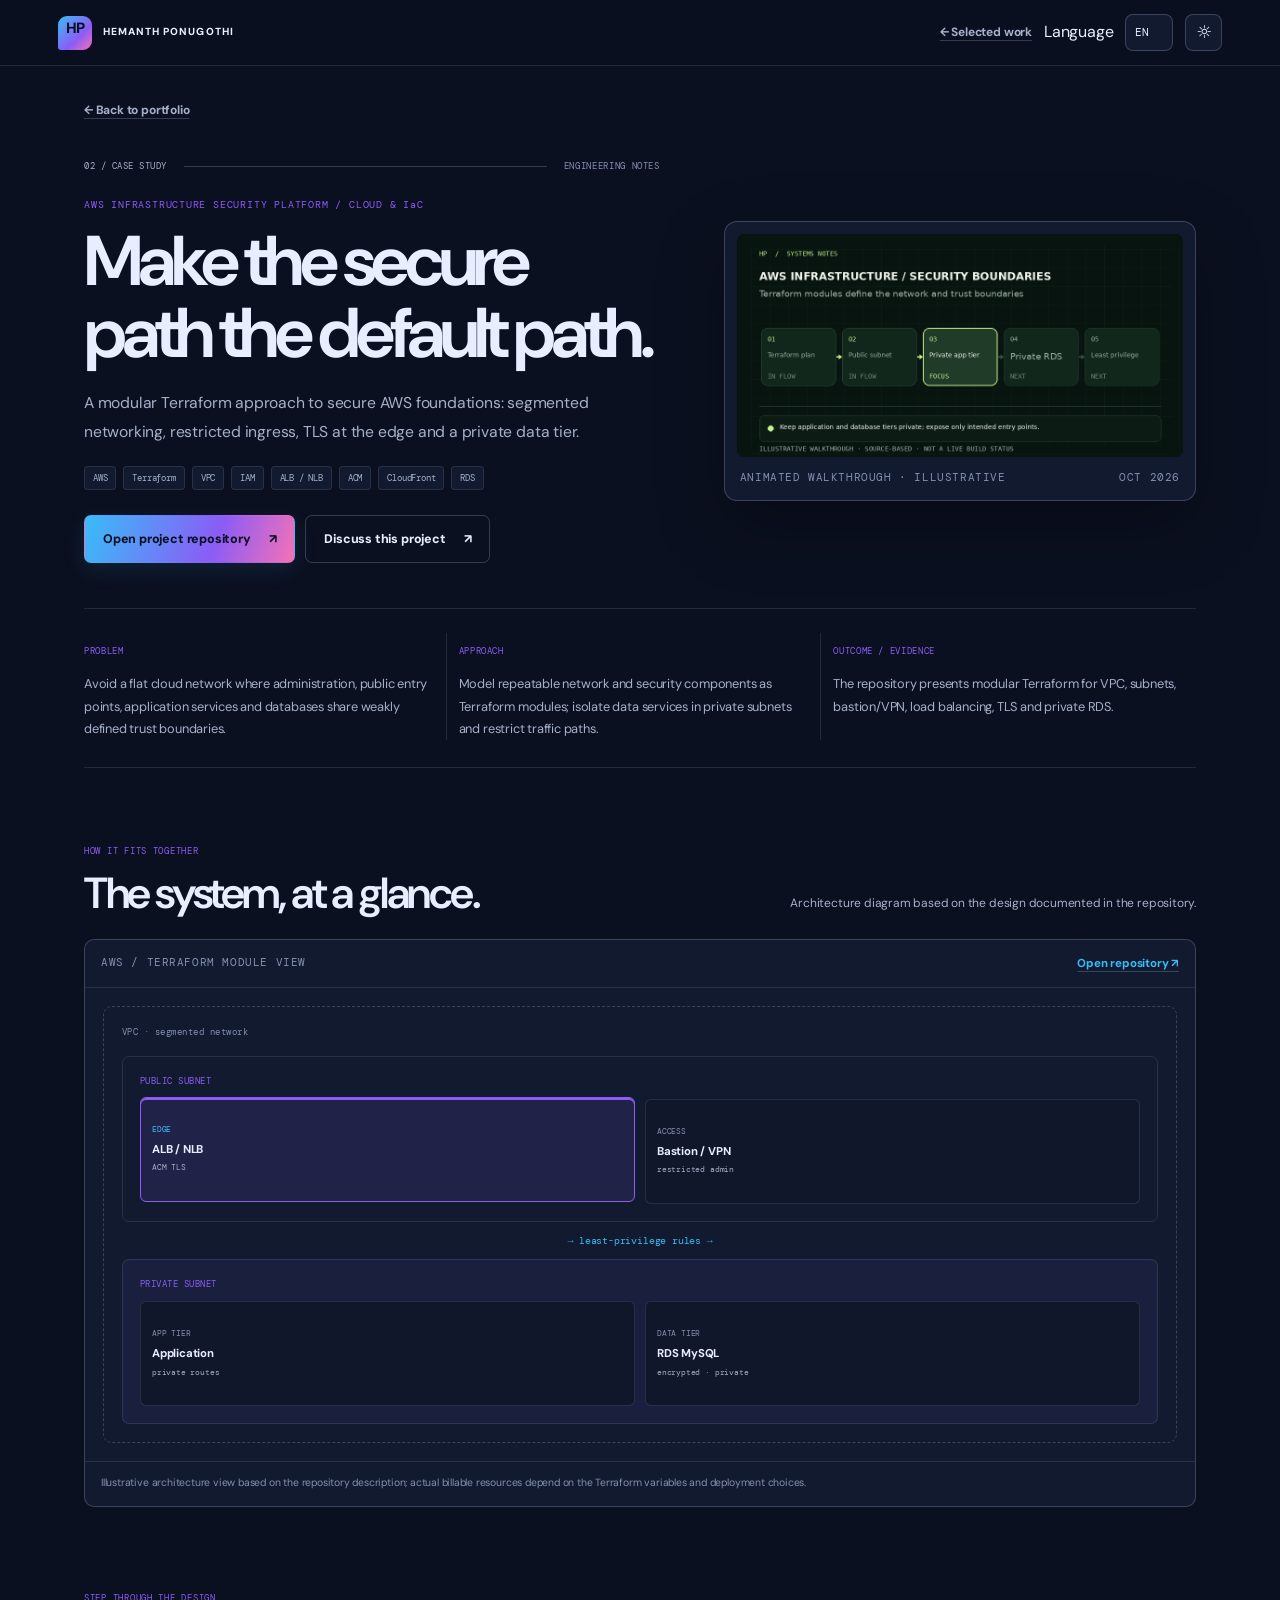
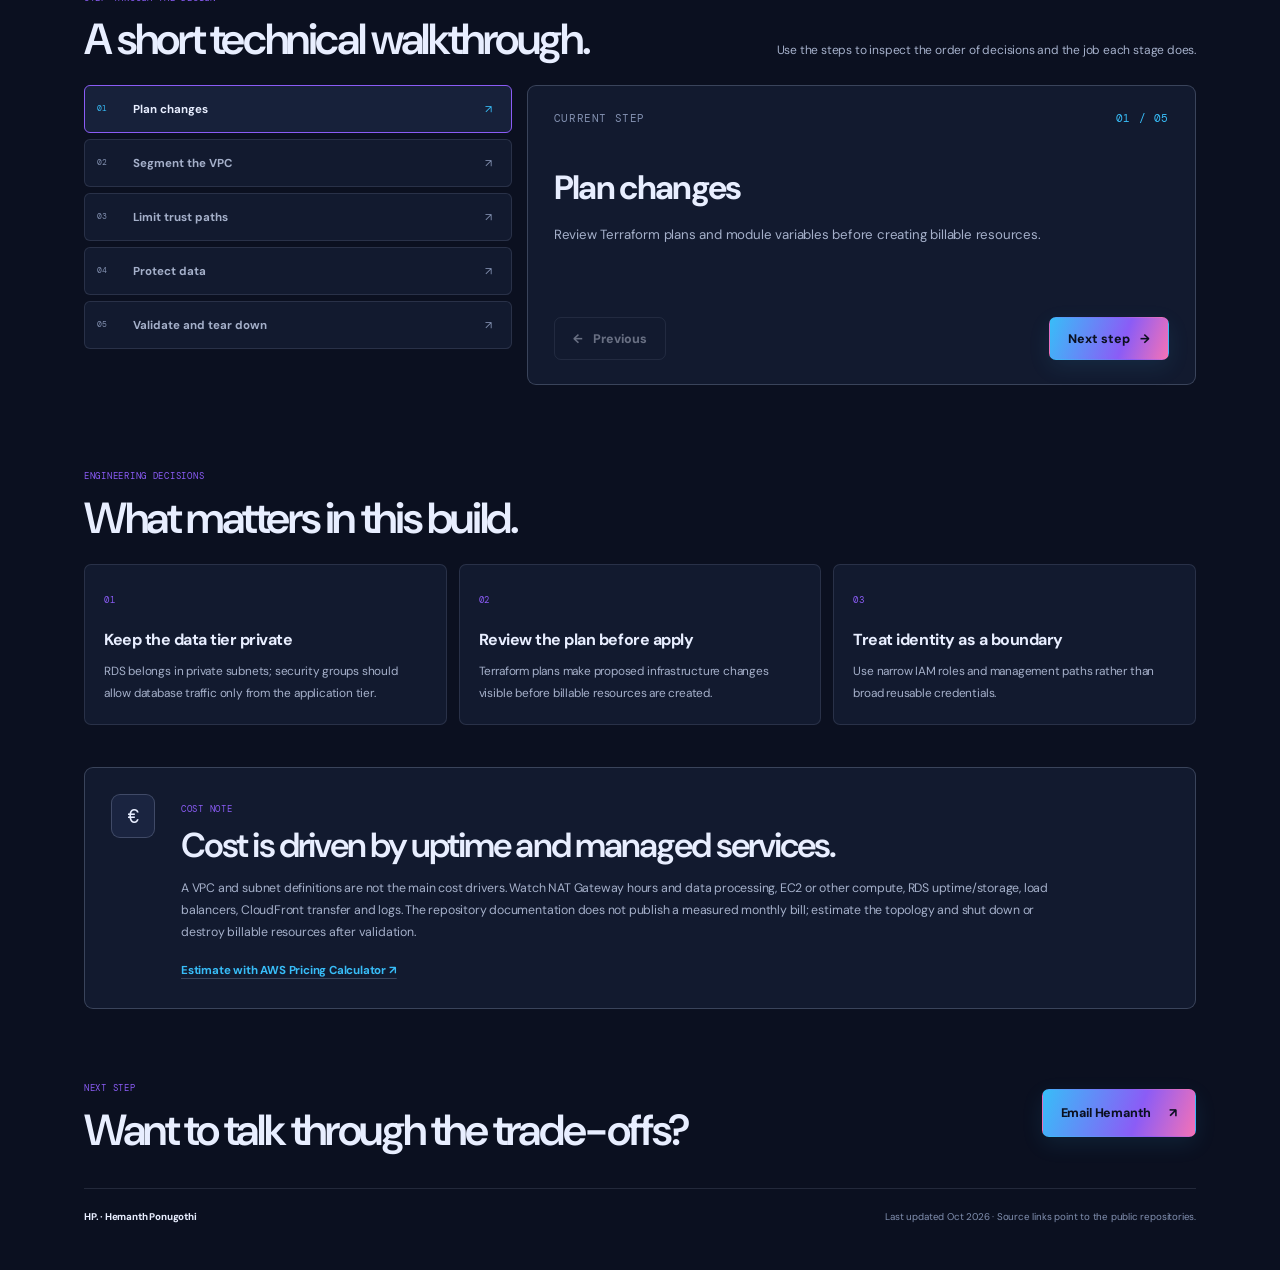
==== commit e3c81bf8: "update website" ====
--- a/case-studies/aws-infrastructure-security-platform.html
+++ b/case-studies/aws-infrastructure-security-platform.html
@@ -3,7 +3,7 @@
 <head>
   <meta charset="utf-8" />
   <meta name="viewport" content="width=device-width, initial-scale=1" />
-  <meta name="theme-color" content="#08140f" />
+  <meta name="theme-color" content="#0B1020" />
   <meta name="description" content="Terraform AWS network design with public and private subnets, least-privilege security groups, load balancing and private RDS." />
   <title>AWS Infrastructure Security Platform · Hemanth Ponugothi</title>
   <link rel="icon" href="../assets/favicon.svg" type="image/svg+xml" />
--- a/refined.css
+++ b/refined.css
@@ -552,89 +552,12 @@
   .reveal { opacity: 1 !important; transform: none !important; }
 }
 
-/* Final visual system: security green, one high-contrast CTA accent, mono labels. */
-:root {
-  --bg: #f1f4ec;
-  --bg-2: #e5ece2;
-  --panel: #fbfcf8;
-  --panel-2: #eaf0e7;
-  --text: #14271e;
-  --muted: #4d6255;
-  --muted-2: #718478;
-  --line: rgba(20, 39, 30, .13);
-  --line-strong: rgba(20, 39, 30, .23);
-  --accent: #42694d;
-  --accent-2: #6d8975;
-  --accent-ink: #0c1b12;
-  --cta: #c7f28a;
-  --cta-ink: #102017;
-  --surface: #dce8d9;
-  --danger: #a84135;
-  --shadow: 0 24px 70px rgba(17, 40, 25, .08);
-}
-html[data-theme="light"] {
-  color-scheme: light;
-  --bg: #f1f4ec;
-  --bg-2: #e5ece2;
-  --panel: #fbfcf8;
-  --panel-2: #eaf0e7;
-  --text: #14271e;
-  --muted: #4d6255;
-  --muted-2: #718478;
-  --line: rgba(20, 39, 30, .13);
-  --line-strong: rgba(20, 39, 30, .23);
-  --accent: #42694d;
-  --accent-2: #6d8975;
-  --accent-ink: #0c1b12;
-  --cta: #c7f28a;
-  --cta-ink: #102017;
-  --surface: #dce8d9;
-  --danger: #a84135;
-  --shadow: 0 24px 70px rgba(17, 40, 25, .08);
-}
-html[data-theme="dark"] {
-  color-scheme: dark;
-  --bg: #08140f;
-  --bg-2: #0d1d16;
-  --panel: #11251a;
-  --panel-2: #193529;
-  --text: #f1f5ee;
-  --muted: #aec0b2;
-  --muted-2: #829889;
-  --line: rgba(225, 242, 228, .12);
-  --line-strong: rgba(225, 242, 228, .23);
-  --accent: #a2c2a7;
-  --accent-2: #6e9779;
-  --accent-ink: #08140f;
-  --cta: #c7f28a;
-  --cta-ink: #102017;
-  --surface: #1b3626;
-  --danger: #ff9c8c;
-  --shadow: 0 28px 82px rgba(0, 0, 0, .22);
-}
-
 body { font-family: var(--sans); }
 .mono, .hero-fact .mono, .project-number, .project-kind, .signal-context,
 .education-label, .timeline-date, .flow-stage-num, .flow-stage-copy span,
 .footer-year, .flow-board-footer .mono { font-family: var(--mono); }
 ::selection { background: color-mix(in srgb, var(--accent) 30%, var(--bg)); color: var(--text); }
 .scroll-progress span { background: var(--accent-2); box-shadow: none; }
-.brand-mark { background: var(--surface); color: var(--text); }
-.brand-mark > span { color: var(--accent); }
-.pulse-dot, .contact-card-top .pulse-dot { background: var(--accent-2); box-shadow: 0 0 0 4px color-mix(in srgb, var(--accent-2) 14%, transparent); }
-.headline-accent { color: var(--accent); }
-.button-primary { background: var(--cta); border-color: var(--cta); color: var(--cta-ink); }
-.button-primary:hover { background: #d3f6a4; border-color: #d3f6a4; filter: none; }
-.button-quiet:hover { border-color: var(--accent-2); background: color-mix(in srgb, var(--accent-2) 8%, transparent); }
-.primary-nav a:hover { color: var(--text); }
-.primary-nav a::after { background: var(--accent-2); }
-.theme-toggle:hover, .menu-toggle:hover, .motion-toggle:hover { border-color: var(--accent-2); color: var(--text); }
-.flow-stage-gate { background: color-mix(in srgb, var(--accent-2) 12%, var(--panel)); border-color: color-mix(in srgb, var(--accent-2) 34%, var(--line)); }
-.flow-stage-gate .flow-stage-mark { color: var(--text); background: var(--surface); }
-.gate-pill { color: var(--accent); }
-.signal-strip { background: #10251a; color: #f0f5ed; }
-.signal-value { color: #a7c8ad; }
-.signal-label { color: #e5eee6; }
 .signal-context { display: block; width: 100%; max-width: 230px; margin: 0; color: color-mix(in srgb, currentColor 70%, transparent); font-size: .58rem; line-height: 1.55; }
 .signal-value-word { font-family: var(--mono); letter-spacing: -.05em; }
 .signal-item { flex-wrap: wrap; align-content: start; align-items: baseline; gap: 7px 14px; }
@@ -687,25 +610,176 @@
   .flow-source-links { flex-direction: column; align-items: flex-start; }
 }
 
-/* Recolour technical project illustrations to match the security-green system. */
-.project-art { background: #0b1a12; color: #eef5ed; }
-.art-pipeline, .art-network, .art-kube { background: linear-gradient(145deg, #193728 0%, #0c1c13 100%); }
-.project-art:after { background-image: linear-gradient(rgba(190,218,195,.18) 1px,transparent 1px),linear-gradient(90deg,rgba(190,218,195,.18) 1px,transparent 1px); }
-.art-header, .art-footer { color: #a7bca9; }
-.art-status { color: #a2c2a7; }
-.art-status > span { background: #6e9779; }
-.pipeline-flow:before { background: linear-gradient(90deg,#7e9f86,#a2c2a7); }
-.pipeline-node { border-color: #345341; background: #193526; color: #eef5ed; }
-.pipeline-node b { color: #9eb5a2; }
-.pipeline-node i, .pipeline-node:nth-child(6) i { background: #9bbda2; color: #102017; }
-.art-footer { border-color: #345341; }
-.kube-layer { border-color: #476751; }
-.kube-layer:before { opacity: .15; background: #9bbda2; }
-.kube-layer.app:before { background: #6e9779; }
-.kube-layer.data:before { background: #8cae93; }
-.layer-label { color: #c4d6c6; }
-.kube-box { border-color: #496b53; color: #edf4ec; background: #183425; }
-.kube-layer.app .kube-box { border-color: #52775d; }
-.kube-layer.data .kube-box { border-color: #496b53; }
-.kube-connector { color: #a2c2a7; }
-.kube-connector span { color: #a7bca9; }
+.additional-projects { margin: 3rem 0 1rem; }
+.additional-projects-heading { max-width: 700px; margin-bottom: 1.3rem; }
+.additional-projects-heading .mono { color: var(--accent); font-size: .72rem; letter-spacing: .12em; }
+.additional-projects-heading h3 { margin: .5rem 0; font-size: clamp(1.6rem, 3vw, 2.4rem); }
+.additional-projects-heading h3 span { color: var(--accent-2); margin-left: .5rem; }
+.additional-projects-heading p { color: var(--muted); }
+.additional-project-grid { display: grid; grid-template-columns: repeat(3, minmax(0, 1fr)); gap: 1rem; }
+.additional-project { display: flex; flex-direction: column; gap: .65rem; padding: 1.25rem; border: 1px solid var(--line); border-radius: 1rem; background: var(--panel); color: var(--text); text-decoration: none; min-height: 190px; transition: transform .2s ease, border-color .2s ease; }
+.additional-project:hover { transform: translateY(-4px); border-color: var(--accent); }
+.additional-project .mono { color: var(--accent-2); font-size: .68rem; letter-spacing: .08em; }
+.additional-project strong { font-size: 1.1rem; }
+.additional-project span:not(.mono) { color: var(--muted); font-size: .9rem; line-height: 1.55; }
+.additional-project b { margin-top: auto; color: var(--accent); font-size: .82rem; }
+@media (max-width: 760px) { .additional-project-grid { grid-template-columns: 1fr; } }
+
+
+/* Final, consistent Midnight Cloud pass — keep every section on one palette. */
+:root {
+  --bg: #0B1020;
+  --bg-2: #10172A;
+  --panel: #121A2F;
+  --panel-2: #17213A;
+  --text: #E8EEFF;
+  --muted: #A5B0CA;
+  --muted-2: #8290B0;
+  --line: rgba(143, 155, 184, .18);
+  --line-strong: rgba(143, 155, 184, .32);
+  --accent: #38BDF8;
+  --accent-2: #8B5CF6;
+  --accent-ink: #0B1020;
+  --surface: #1A2440;
+  --danger: #F472B6;
+  --shadow: 0 24px 68px rgba(0, 0, 0, .30);
+}
+html[data-theme="dark"] {
+  color-scheme: dark;
+  --bg: #0B1020;
+  --bg-2: #10172A;
+  --panel: #121A2F;
+  --panel-2: #17213A;
+  --text: #E8EEFF;
+  --muted: #A5B0CA;
+  --muted-2: #8290B0;
+  --line: rgba(143, 155, 184, .18);
+  --line-strong: rgba(143, 155, 184, .32);
+  --accent: #38BDF8;
+  --accent-2: #8B5CF6;
+  --accent-ink: #0B1020;
+  --surface: #1A2440;
+  --danger: #F472B6;
+  --shadow: 0 24px 68px rgba(0, 0, 0, .30);
+}
+html[data-theme="light"] {
+  color-scheme: light;
+  --bg: #F5F7FF;
+  --bg-2: #E9EDFA;
+  --panel: #FFFFFF;
+  --panel-2: #F0F3FC;
+  --text: #17213A;
+  --muted: #52617D;
+  --muted-2: #73819F;
+  --line: rgba(36, 48, 79, .14);
+  --line-strong: rgba(36, 48, 79, .26);
+  --accent: #0284C7;
+  --accent-2: #7C3AED;
+  --accent-ink: #FFFFFF;
+  --surface: #E4EAFB;
+  --danger: #DB2777;
+  --shadow: 0 24px 68px rgba(29, 42, 59, .09);
+}
+
+/* Align the hero actions and prevent long content from pushing columns out. */
+.hero { align-items: center; }
+.hero-copy, .hero-visual, .project-card, .project-body { min-width: 0; }
+.hero-actions { display: flex; align-items: center; flex-wrap: wrap; gap: 12px; }
+.hero-actions .button { min-width: 142px; justify-content: center; gap: 14px; }
+.button-primary {
+  background: linear-gradient(110deg, #38BDF8 0%, #8B5CF6 62%, #F472B6 100%);
+  color: #0B1020;
+  border-color: transparent;
+  box-shadow: 0 7px 22px rgba(56, 189, 248, .10);
+}
+.button-primary:hover { box-shadow: 0 10px 28px rgba(56, 189, 248, .22); filter: none; }
+.button-quiet { border-color: var(--line-strong); color: var(--text); }
+.button-quiet:hover { border-color: var(--accent); background: color-mix(in srgb, var(--accent) 9%, transparent); }
+.brand-mark { background: linear-gradient(135deg, #38BDF8, #8B5CF6 62%, #F472B6); color: #0B1020; }
+.brand-mark > span { color: #0B1020; }
+.headline-accent { background: linear-gradient(100deg, #38BDF8, #8B5CF6 58%, #F472B6); -webkit-background-clip: text; background-clip: text; color: transparent; }
+.pulse-dot, .contact-card-top .pulse-dot { background: #F472B6; box-shadow: 0 0 0 4px rgba(244, 114, 182, .13); }
+.scroll-progress span { background: linear-gradient(90deg, #38BDF8, #8B5CF6, #F472B6); }
+
+/* Career highlights: replace the old green strip with matching navy/violet surfaces. */
+.signal-strip {
+  background: linear-gradient(110deg, #111A32 0%, #171936 58%, #211735 100%);
+  color: #E8EEFF;
+  border-top: 1px solid rgba(143, 155, 184, .16);
+  border-bottom: 1px solid rgba(143, 155, 184, .16);
+}
+.signal-value { color: #7DD3FC; }
+.signal-label { color: #E8EEFF; }
+.signal-context { color: #A5B0CA; }
+.signal-item:nth-child(2) .signal-value { color: #C4B5FD; }
+.signal-item:nth-child(3) .signal-value { color: #F9A8D4; }
+.signal-item:nth-child(4) .signal-value { color: #6EE7B7; }
+
+/* Project cards: consistent height, readable text and colorful technical artwork. */
+.project-grid { align-items: stretch; gap: 20px; }
+.project-card { height: 100%; background: var(--panel); border-color: var(--line); }
+.project-featured { align-items: stretch; }
+.project-art {
+  background: linear-gradient(145deg, #121D36 0%, #11152B 58%, #211735 100%);
+  color: #E8EEFF;
+  border-bottom: 1px solid rgba(143, 155, 184, .18);
+}
+.art-pipeline, .art-network, .art-kube {
+  background: radial-gradient(ellipse at 18% 12%, rgba(56,189,248,.18), transparent 42%),
+              radial-gradient(ellipse at 85% 80%, rgba(139,92,246,.20), transparent 45%),
+              linear-gradient(145deg, #121D36 0%, #11152B 58%, #211735 100%);
+}
+.project-art:after {
+  opacity: .12;
+  background-image: linear-gradient(rgba(143,155,184,.22) 1px,transparent 1px), linear-gradient(90deg,rgba(143,155,184,.22) 1px,transparent 1px);
+}
+.art-header, .art-footer { color: #A5B0CA; }
+.art-status { color: #7DD3FC; }
+.art-status > span { background: #34D399; }
+.pipeline-flow:before { background: linear-gradient(90deg, #38BDF8, #8B5CF6, #F472B6); }
+.pipeline-node { border-color: #344568; background: rgba(25, 37, 67, .92); color: #E8EEFF; }
+.pipeline-node b { color: #A5B0CA; }
+.pipeline-node i, .pipeline-node:nth-child(6) i { background: #38BDF8; color: #0B1020; }
+.pipeline-node:nth-child(2) i, .pipeline-node:nth-child(5) i { background: #C4B5FD; color: #0B1020; }
+.art-footer { border-color: #344568; }
+.project-kind { color: #C4B5FD; }
+.project-outcomes strong { color: #7DD3FC; }
+.project-body { display: flex; flex-direction: column; flex: 1; }
+.project-body > p { overflow-wrap: anywhere; }
+.project-body .tag-row { margin-top: auto; padding-top: 14px; }
+.case-study-link { border-color: var(--line); }
+.case-study-link span:last-child, .project-link span:last-child { color: #C4B5FD; }
+.project-link { border-color: var(--line); }
+.filter-button.active, .filter-button:hover { border-color: var(--accent); }
+.filter-button.active { box-shadow: inset 0 -2px var(--accent); }
+.additional-project { background: var(--panel); }
+.additional-project .mono { color: #C4B5FD; }
+.additional-project b { color: #7DD3FC; }
+
+/* Recolour the inline SVG network diagram, whose old colours were hard-coded. */
+.network-svg rect { stroke: #38BDF8 !important; }
+.network-svg rect[fill]:not([fill="none"]) { fill: rgba(56, 189, 248, .12) !important; }
+.network-svg text { fill: #DCE7FF !important; }
+.network-svg path { stroke: #A78BFA !important; }
+
+/* Keep the mobile layout deliberate: no horizontal page overflow and clear tap targets. */
+@media (max-width: 1050px) {
+  .hero { gap: 24px; }
+  .hero h1 { overflow-wrap: anywhere; }
+  .project-featured { grid-template-columns: minmax(0, 1fr) minmax(0, 1fr); }
+}
+@media (max-width: 780px) {
+  .hero { grid-template-columns: minmax(0, 1fr); }
+  .hero-actions .button { min-width: 136px; }
+  .project-grid { grid-template-columns: minmax(0, 1fr); }
+  .project-featured { display: flex; flex-direction: column; }
+  .project-art { min-height: 220px; }
+  .project-body { padding: 22px; }
+  .additional-project-grid { grid-template-columns: minmax(0, 1fr); }
+}
+@media (max-width: 440px) {
+  .hero-actions { display: grid; grid-template-columns: minmax(0, 1fr) minmax(0, 1fr); gap: 9px; }
+  .hero-actions .button { min-width: 0; width: 100%; padding-inline: 10px; gap: 8px; font-size: .72rem; }
+  .project-body { padding: 19px; }
+  .project-outcomes { gap: 10px; }
+}
--- a/case-studies/case-studies.css
+++ b/case-studies/case-studies.css
@@ -1,4 +1,4 @@
-/* Case studies share the green security palette and restrained lime CTA. */
+/* Case studies inherit the Midnight Cloud palette and shared accent controls. */
 .case-page { background: var(--bg); color: var(--text); }
 .case-header { position: sticky; top: 0; z-index: 50; display:flex; align-items:center; justify-content:space-between; gap:20px; padding:14px max(4.5vw,22px); border-bottom:1px solid var(--line); background:color-mix(in srgb,var(--bg) 92%,transparent); backdrop-filter:blur(16px); }
 .case-header-actions { display:flex; align-items:center; gap:12px; }
